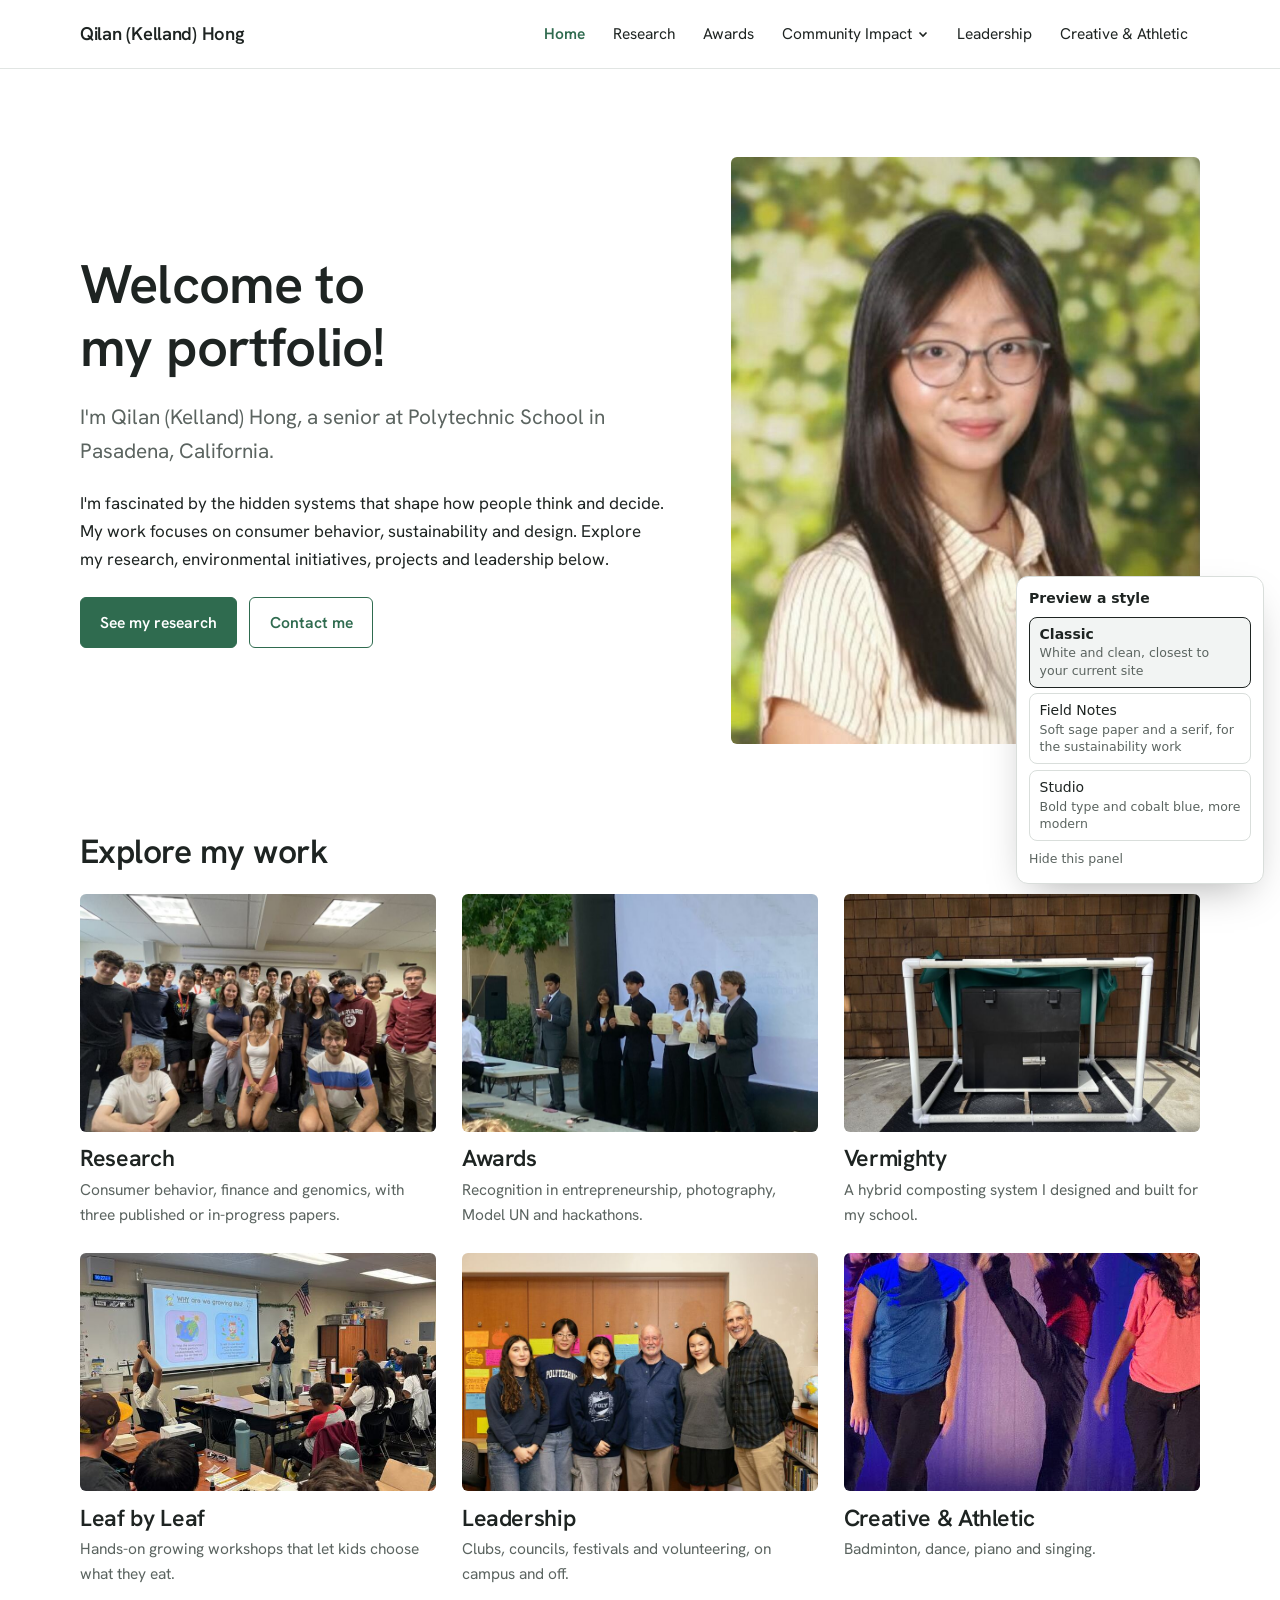
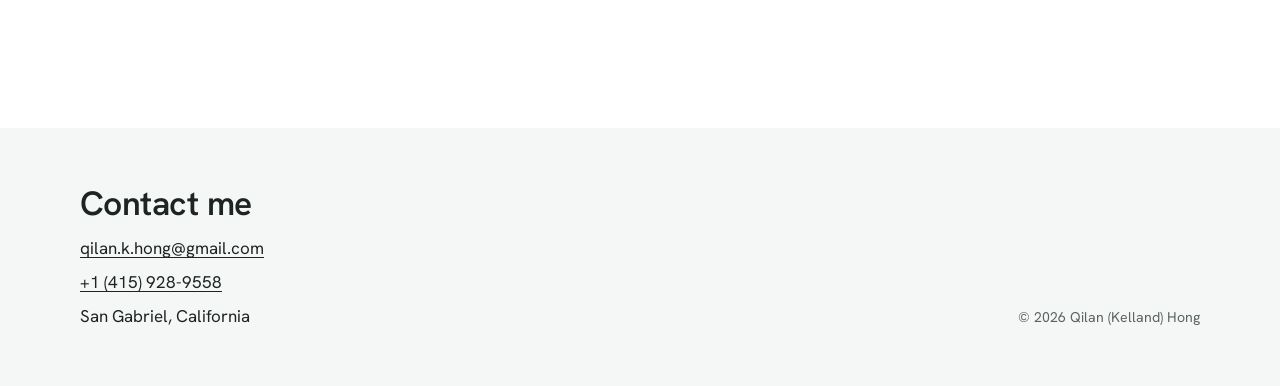
==== index.html @ b2cfa0b5 "First draft of the rebuilt site with three style options Co-Authored-By: Claude Opus 5.5 <noreply@an" ====
<!DOCTYPE html>
<html lang="en" data-theme="classic">
<head>
<meta charset="utf-8">
<meta name="viewport" content="width=device-width, initial-scale=1">
<title>Qilan (Kelland) Hong</title>
<meta name="description" content="Qilan (Kelland) Hong, a senior at Polytechnic School in Pasadena, California: research, awards, community impact, leadership and creative work.">
<link rel="canonical" href="https://www.qilankellandhong.org/">
<meta property="og:type" content="website">
<meta property="og:site_name" content="Qilan (Kelland) Hong">
<meta property="og:title" content="Qilan (Kelland) Hong">
<meta property="og:description" content="Qilan (Kelland) Hong, a senior at Polytechnic School in Pasadena, California: research, awards, community impact, leadership and creative work.">
<meta property="og:url" content="https://www.qilankellandhong.org/">
<meta property="og:image" content="https://www.qilankellandhong.org/assets/img/headshot.jpg">
<meta name="twitter:card" content="summary_large_image">
<link rel="icon" href="assets/img/favicon.png">
<link rel="preconnect" href="https://fonts.googleapis.com">
<link rel="preconnect" href="https://fonts.gstatic.com" crossorigin>
<link rel="stylesheet" href="https://fonts.googleapis.com/css2?family=Hanken+Grotesk:wght@400;500;600;700&family=Public+Sans:wght@400;500;600;700&family=Young+Serif&family=Bricolage+Grotesque:opsz,wght@12..96,500..800&family=Figtree:wght@400;500;600;700&display=swap">
<link rel="stylesheet" href="assets/css/site.css">
</head>
<body data-preview>
<a class="skip" href="#main">Skip to content</a>
<header class="site-header">
  <div class="wrap">
    <a class="brand" href="index.html">Qilan (Kelland) Hong</a>
    <button class="nav-toggle" type="button" aria-expanded="false" aria-controls="site-nav"><svg viewBox="0 0 18 18" fill="none" stroke="currentColor" stroke-width="1.7" aria-hidden="true"><path d="M2 5h14M2 9h14M2 13h14"/></svg>Menu</button>
    <nav class="site-nav" id="site-nav" aria-label="Main"><ul class="nav-list"><li><a href="index.html" aria-current="page">Home</a></li><li><a href="research.html">Research</a></li><li><a href="awards.html">Awards</a></li><li class="has-sub"><button type="button" class="nav-sub-toggle" aria-expanded="false">Community Impact<svg viewBox="0 0 12 12" fill="none" stroke="currentColor" stroke-width="1.6" aria-hidden="true"><path d="m2.5 4.5 3.5 3.5 3.5-3.5"/></svg></button><ul class="nav-sub"><li><a href="vermighty.html">Vermighty</a></li><li><a href="leaf-by-leaf.html">Leaf by Leaf</a></li></ul></li><li><a href="leadership.html">Leadership</a></li><li><a href="creative-athletic.html">Creative &amp; Athletic</a></li></ul></nav>
  </div>
</header>
<main id="main">

<section class="intro wrap">
  <div>
    <h1>Welcome to my portfolio!</h1>
    <p class="lede">I'm Qilan (Kelland) Hong, a senior at Polytechnic School in Pasadena, California.</p>
    <p>I'm fascinated by the hidden systems that shape how people think and decide. My work focuses on consumer behavior, sustainability and design. Explore my research, environmental initiatives, projects and leadership below.</p>
    <div class="btn-row"><a class="btn" href="research.html">See my research</a><a class="btn ghost" href="#contact">Contact me</a></div>
  </div>
  <div class="intro-photo"><img src="assets/img/headshot.jpg" alt="Portrait of Qilan (Kelland) Hong" width="1200" height="1500"></div>
</section>
<section class="explore wrap" aria-labelledby="explore-h">
  <h2 id="explore-h">Explore my work</h2>
  <div class="explore-grid"><a class="explore-card" href="research.html"><img src="assets/img/research-harvard-800.jpg" alt="" loading="lazy"><h3>Research</h3><p>Consumer behavior, finance and genomics, with three published or in-progress papers.</p></a><a class="explore-card" href="awards.html"><img src="assets/img/award-mun-delegate-800.jpg" alt="" loading="lazy"><h3>Awards</h3><p>Recognition in entrepreneurship, photography, Model UN and hackathons.</p></a><a class="explore-card" href="vermighty.html"><img src="assets/img/verm-upclose-800.jpg" alt="" loading="lazy"><h3>Vermighty</h3><p>A hybrid composting system I designed and built for my school.</p></a><a class="explore-card" href="leaf-by-leaf.html"><img src="assets/img/lbl-workshop-teaching-800.jpg" alt="" loading="lazy"><h3>Leaf by Leaf</h3><p>Hands-on growing workshops that let kids choose what they eat.</p></a><a class="explore-card" href="leadership.html"><img src="assets/img/lead-global-initiatives-800.jpg" alt="" loading="lazy"><h3>Leadership</h3><p>Clubs, councils, festivals and volunteering, on campus and off.</p></a><a class="explore-card" href="creative-athletic.html"><img src="assets/img/ca-dance-stage-800.jpg" alt="" loading="lazy"><h3>Creative &amp; Athletic</h3><p>Badminton, dance, piano and singing.</p></a></div>
</section>
</main>
<footer class="site-footer" id="contact">
  <div class="wrap">
    <div>
      <h2>Contact me</h2>
      <ul class="contact-list">
        <li><a href="mailto:qilan.k.hong@gmail.com">qilan.k.hong@gmail.com</a></li>
        <li><a href="tel:+14159289558">+1 (415) 928-9558</a></li>
        <li>San Gabriel, California</li>
      </ul>
    </div>
    <small>&copy; 2026 Qilan (Kelland) Hong</small>
  </div>
</footer>
<script src="assets/js/site.js" defer></script>
</body>
</html>
---- assets/css/site.css ----
/* ==========================================================
   Qilan (Kelland) Hong — site styles
   Three looks share one layout. Each look is a set of tokens
   on <html data-theme="...">. To change the look, change the
   data-theme attribute in the page template.
   ========================================================== */

:root,
[data-theme="classic"] {
  --bg: #ffffff;
  --surface: #f5f7f6;
  --ink: #1e2422;
  --muted: #5b6460;
  --line: #e1e5e3;
  --accent: #2f6b4f;
  --accent-ink: #ffffff;
  --accent-soft: #e6f0eb;
  --font-head: "Hanken Grotesk", system-ui, sans-serif;
  --font-body: "Hanken Grotesk", system-ui, sans-serif;
  --head-weight: 600;
  --head-track: -0.015em;
  --radius: 6px;
  --h1: clamp(2.1rem, 4.2vw + 0.6rem, 3.4rem);
}

[data-theme="field"] {
  --bg: #f1f3ec;
  --surface: #e6eadf;
  --ink: #1c3328;
  --muted: #536459;
  --line: #d3d9cc;
  --accent: #2f5a43;
  --accent-ink: #f8f6ee;
  --accent-soft: #f3e1b4;
  --highlight: #c98a12;
  --font-head: "Young Serif", Georgia, serif;
  --font-body: "Public Sans", system-ui, sans-serif;
  --head-weight: 400;
  --head-track: -0.01em;
  --radius: 2px;
  --h1: clamp(2.2rem, 4.4vw + 0.6rem, 3.6rem);
}

[data-theme="studio"] {
  --bg: #ffffff;
  --surface: #eef0ff;
  --ink: #15183a;
  --muted: #555a7a;
  --line: #dfe2f2;
  --accent: #2e4bff;
  --accent-ink: #ffffff;
  --accent-soft: #e4e8ff;
  --font-head: "Bricolage Grotesque", system-ui, sans-serif;
  --font-body: "Figtree", system-ui, sans-serif;
  --head-weight: 750;
  --head-track: -0.03em;
  --radius: 14px;
  --h1: clamp(2.6rem, 6vw + 0.5rem, 4.8rem);
}

/* ---------- Base ---------- */
*, *::before, *::after { box-sizing: border-box; }
html { -webkit-text-size-adjust: 100%; scroll-padding-top: 5rem; }
body {
  margin: 0;
  background: var(--bg);
  color: var(--ink);
  font-family: var(--font-body);
  font-size: 1.0625rem;
  line-height: 1.65;
  -webkit-font-smoothing: antialiased;
}
img, video { max-width: 100%; height: auto; display: block; }
a { color: var(--accent); text-underline-offset: 0.18em; text-decoration-thickness: 1px; }
a:hover { text-decoration-thickness: 2px; }
:focus-visible { outline: 3px solid var(--accent); outline-offset: 3px; border-radius: 2px; }

h1, h2, h3 {
  font-family: var(--font-head);
  font-weight: var(--head-weight);
  letter-spacing: var(--head-track);
  line-height: 1.15;
  margin: 0 0 0.5em;
  text-wrap: balance;
}
h1 { font-size: var(--h1); }
h2 { font-size: clamp(1.5rem, 1.6vw + 1rem, 2.1rem); }
h3 { font-size: clamp(1.2rem, 0.8vw + 0.95rem, 1.45rem); }
p { margin: 0 0 1em; max-width: 68ch; }

.skip {
  position: absolute; left: -999px; top: 0.5rem;
  background: var(--ink); color: var(--bg); padding: 0.5rem 1rem; z-index: 100;
}
.skip:focus { left: 0.5rem; }

.wrap { width: min(1120px, 100% - 2.5rem); margin-inline: auto; }

/* ---------- Header & navigation ---------- */
.site-header {
  position: sticky; top: 0; z-index: 50;
  background: color-mix(in srgb, var(--bg) 92%, transparent);
  backdrop-filter: saturate(1.4) blur(10px);
  -webkit-backdrop-filter: saturate(1.4) blur(10px);
  border-bottom: 1px solid var(--line);
}
.site-header .wrap {
  display: flex; align-items: center; justify-content: space-between;
  gap: 1rem; min-height: 4.25rem;
}
.brand {
  font-family: var(--font-head); font-weight: var(--head-weight);
  font-size: 1.15rem; color: var(--ink); text-decoration: none; letter-spacing: var(--head-track);
}
.nav-toggle {
  display: none; align-items: center; gap: 0.5rem;
  background: none; border: 1px solid var(--line); border-radius: var(--radius);
  color: var(--ink); font: inherit; font-size: 0.95rem; padding: 0.4rem 0.8rem; cursor: pointer;
}
.nav-toggle svg { width: 18px; height: 18px; }
.nav-list { list-style: none; margin: 0; padding: 0; display: flex; align-items: center; gap: 0.25rem; }
.nav-list a, .nav-sub-toggle {
  display: block; padding: 0.5rem 0.75rem; border-radius: var(--radius);
  color: var(--ink); text-decoration: none; font-size: 0.97rem;
  background: none; border: 0; font-family: inherit; cursor: pointer; line-height: 1.4;
}
.nav-list a:hover, .nav-sub-toggle:hover { background: var(--surface); }
.nav-list a[aria-current="page"] { color: var(--accent); font-weight: 600; }
.has-sub { position: relative; }
.nav-sub-toggle { display: inline-flex; align-items: center; gap: 0.3rem; }
.nav-sub-toggle svg { width: 12px; height: 12px; transition: transform 0.2s; }
.nav-sub-toggle[aria-expanded="true"] svg { transform: rotate(180deg); }
.nav-sub {
  list-style: none; margin: 0; padding: 0.4rem;
  position: absolute; top: calc(100% + 0.35rem); left: 0; min-width: 12rem;
  background: var(--bg); border: 1px solid var(--line); border-radius: var(--radius);
  box-shadow: 0 12px 30px -12px rgba(20, 30, 25, 0.25);
  display: none;
}
.has-sub.open .nav-sub { display: block; }
.has-sub.current > .nav-sub-toggle { color: var(--accent); font-weight: 600; }

@media (max-width: 880px) {
  .nav-toggle { display: inline-flex; }
  .site-nav {
    position: absolute; left: 0; right: 0; top: 100%;
    background: var(--bg); border-bottom: 1px solid var(--line);
    display: none; padding: 0.5rem 1.25rem 1.25rem;
    max-height: calc(100dvh - 4.25rem); overflow-y: auto;
  }
  .site-nav.open { display: block; }
  .nav-list { flex-direction: column; align-items: stretch; gap: 0; }
  .nav-list a, .nav-sub-toggle { padding: 0.85rem 0.25rem; font-size: 1.05rem; width: 100%; text-align: left; border-bottom: 1px solid var(--line); border-radius: 0; }
  .nav-sub-toggle { justify-content: space-between; }
  .nav-sub { position: static; box-shadow: none; border: 0; padding: 0 0 0 1rem; min-width: 0; }
}

/* ---------- Page header ---------- */
.page-head { padding: clamp(2.5rem, 6vw, 4.5rem) 0 clamp(1.5rem, 3vw, 2.5rem); }
.page-head p.lede { font-size: clamp(1.1rem, 0.6vw + 1rem, 1.3rem); color: var(--muted); max-width: 60ch; }
.page-head .role { font-weight: 600; color: var(--accent); margin-bottom: 0.5rem; }
.hero-figure { margin: 0 0 clamp(2rem, 4vw, 3rem); }
.hero-figure img { width: 100%; max-height: 560px; object-fit: cover; border-radius: var(--radius); }

/* ---------- Home ---------- */
.intro {
  display: grid; grid-template-columns: 1.25fr 1fr; gap: clamp(2rem, 5vw, 4.5rem);
  align-items: center; padding: clamp(2.5rem, 7vw, 5.5rem) 0;
}
.intro h1 { margin-bottom: 0.4em; }
.intro .lede { font-size: clamp(1.1rem, 0.6vw + 1rem, 1.3rem); color: var(--muted); }
.intro-photo img { width: 100%; aspect-ratio: 4 / 5; object-fit: cover; object-position: center 20%; border-radius: var(--radius); }
.btn-row { display: flex; flex-wrap: wrap; gap: 0.75rem; margin-top: 1.5rem; }
.btn {
  display: inline-flex; align-items: center; gap: 0.5rem;
  padding: 0.7rem 1.2rem; border-radius: var(--radius);
  background: var(--accent); color: var(--accent-ink); text-decoration: none; font-weight: 600; font-size: 0.98rem;
  border: 1px solid var(--accent);
}
.btn:hover { filter: brightness(1.08); }
.btn.ghost { background: transparent; color: var(--accent); }

.explore { padding: 0 0 clamp(3rem, 6vw, 5rem); }
.explore-grid { display: grid; grid-template-columns: repeat(3, 1fr); gap: clamp(1rem, 2vw, 1.75rem); margin-top: 1.5rem; }
.explore-card { display: block; color: var(--ink); text-decoration: none; }
.explore-card img { aspect-ratio: 3 / 2; width: 100%; object-fit: cover; border-radius: var(--radius); margin-bottom: 0.85rem; }
.explore-card h3 { margin-bottom: 0.2em; }
.explore-card p { color: var(--muted); font-size: 0.97rem; margin: 0; }
.explore-card:hover h3 { color: var(--accent); }
@media (max-width: 880px) {
  .intro { grid-template-columns: 1fr; }
  .intro-photo { order: -1; max-width: 340px; }
  .explore-grid { grid-template-columns: repeat(2, 1fr); }
}
@media (max-width: 540px) { .explore-grid { grid-template-columns: 1fr; } }

/* ---------- Entries ---------- */
.section { padding: clamp(1.5rem, 3vw, 2.5rem) 0; border-top: 1px solid var(--line); }
.section > h2 { margin-bottom: 1.2rem; }
.entry {
  display: grid; grid-template-columns: minmax(0, 1.1fr) minmax(0, 1fr);
  gap: clamp(1.5rem, 4vw, 3.5rem); padding: clamp(1.75rem, 3.5vw, 3rem) 0;
  border-top: 1px solid var(--line);
}
.entry.solo { grid-template-columns: minmax(0, 1fr); }
.entry .meta { color: var(--muted); font-size: 0.95rem; margin: -0.2rem 0 1rem; }
.entry .meta strong { color: var(--ink); font-weight: 600; }
.entry ul { padding-left: 1.2rem; margin: 0 0 1em; max-width: 68ch; }
.entry li { margin-bottom: 0.35em; }
.links { display: flex; flex-wrap: wrap; gap: 0.6rem; margin-top: 0.75rem; }
.links a {
  display: inline-flex; align-items: center; gap: 0.4rem;
  padding: 0.45rem 0.9rem; border: 1px solid var(--line); border-radius: var(--radius);
  text-decoration: none; font-size: 0.93rem; font-weight: 600; background: var(--bg);
}
.links a:hover { border-color: var(--accent); background: var(--accent-soft); }
.links svg { width: 14px; height: 14px; flex: none; }
@media (max-width: 880px) { .entry { grid-template-columns: 1fr; } }

/* ---------- Media ---------- */
.gallery { display: grid; gap: 0.75rem; grid-template-columns: repeat(2, minmax(0, 1fr)); align-content: start; }
.gallery.one { grid-template-columns: 1fr; }
.gallery.three { grid-template-columns: repeat(3, minmax(0, 1fr)); }
.gallery figure { margin: 0; }
.gallery button {
  padding: 0; border: 0; background: var(--surface); cursor: zoom-in; display: block; width: 100%;
  border-radius: var(--radius); overflow: hidden;
}
.gallery img { width: 100%; aspect-ratio: 4 / 3; object-fit: cover; transition: transform 0.35s ease; }
.gallery.natural img { aspect-ratio: auto; object-fit: contain; }
.gallery button:hover img { transform: scale(1.03); }
.gallery figcaption, figure.media figcaption { font-size: 0.88rem; color: var(--muted); margin-top: 0.45rem; line-height: 1.45; }
.gallery figure.wide { grid-column: 1 / -1; }
@media (max-width: 540px) { .gallery.three { grid-template-columns: repeat(2, minmax(0, 1fr)); } }

figure.media { margin: 0; }
.embed { position: relative; width: 100%; aspect-ratio: 16 / 9.5; background: var(--surface); border-radius: var(--radius); overflow: hidden; }
.embed iframe { position: absolute; inset: 0; width: 100%; height: 100%; border: 0; }
video.player { width: 100%; border-radius: var(--radius); background: #000; }
.audio-card {
  display: flex; flex-direction: column; gap: 0.75rem;
  padding: 1.25rem; background: var(--surface); border-radius: var(--radius);
}
.audio-card .title { font-weight: 600; }
.audio-card .title span { font-weight: 400; color: var(--muted); }
.audio-card audio { width: 100%; }

/* ---------- Awards ---------- */
.stat { color: var(--accent); font-weight: 600; margin-bottom: 0.4rem; }

/* ---------- Footer ---------- */
.site-footer { margin-top: clamp(2rem, 5vw, 4rem); background: var(--surface); padding: clamp(2.5rem, 5vw, 3.5rem) 0; }
.site-footer .wrap { display: grid; grid-template-columns: 1fr auto; gap: 2rem; align-items: end; }
.site-footer h2 { margin-bottom: 0.75rem; }
.contact-list { list-style: none; padding: 0; margin: 0; display: grid; gap: 0.35rem; }
.contact-list a { color: var(--ink); }
.site-footer small { color: var(--muted); }
@media (max-width: 640px) { .site-footer .wrap { grid-template-columns: 1fr; } }

/* ---------- Lightbox ---------- */
.lightbox {
  position: fixed; inset: 0; z-index: 200; display: none;
  background: rgba(10, 14, 12, 0.92); padding: 3.5rem 1rem 1rem;
  align-items: center; justify-content: center; flex-direction: column; gap: 0.75rem;
}
.lightbox.open { display: flex; }
.lightbox img { max-width: min(1400px, 100%); max-height: calc(100dvh - 8rem); width: auto; object-fit: contain; border-radius: 4px; }
.lightbox p { color: #e9ece9; margin: 0; text-align: center; font-size: 0.95rem; }
.lightbox button {
  position: absolute; background: rgba(255,255,255,0.12); color: #fff; border: 0;
  width: 2.75rem; height: 2.75rem; border-radius: 50%; font-size: 1.4rem; cursor: pointer; line-height: 1;
}
.lightbox .lb-close { top: 0.75rem; right: 0.75rem; }
.lightbox .lb-prev { left: 0.75rem; top: 50%; }
.lightbox .lb-next { right: 0.75rem; top: 50%; }
.lightbox button:hover { background: rgba(255,255,255,0.25); }

/* ---------- Style picker (preview only) ---------- */
.style-picker {
  position: fixed; right: 1rem; bottom: 1rem; z-index: 150;
  background: #fff; color: #1e2422; border: 1px solid #d9dedb; border-radius: 12px;
  box-shadow: 0 16px 40px -16px rgba(0,0,0,0.35);
  padding: 0.75rem; font: 14px/1.4 system-ui, sans-serif; width: 15.5rem;
}
.style-picker p { margin: 0 0 0.5rem; font-weight: 600; }
.style-picker .opts { display: grid; gap: 0.35rem; }
.style-picker button {
  text-align: left; border: 1px solid #d9dedb; background: #fff; border-radius: 8px;
  padding: 0.45rem 0.6rem; cursor: pointer; font: inherit; color: inherit;
}
.style-picker button[aria-pressed="true"] { border-color: #1e2422; background: #f2f4f3; font-weight: 600; }
.style-picker button span { display: block; font-weight: 400; color: #5b6460; font-size: 12.5px; }
.style-picker .hide { margin-top: 0.4rem; border: 0; padding: 0.2rem 0; color: #5b6460; font-size: 12.5px; background: none; }

@media (prefers-reduced-motion: reduce) {
  *, *::before, *::after { transition: none !important; animation: none !important; }
}

/* Space between stacked media blocks in one entry */
.entry .media + .gallery, .entry .gallery + .gallery, .entry .gallery + .media, .entry .media + .media, .entry .media + .audio-card { margin-top: 0.9rem; }
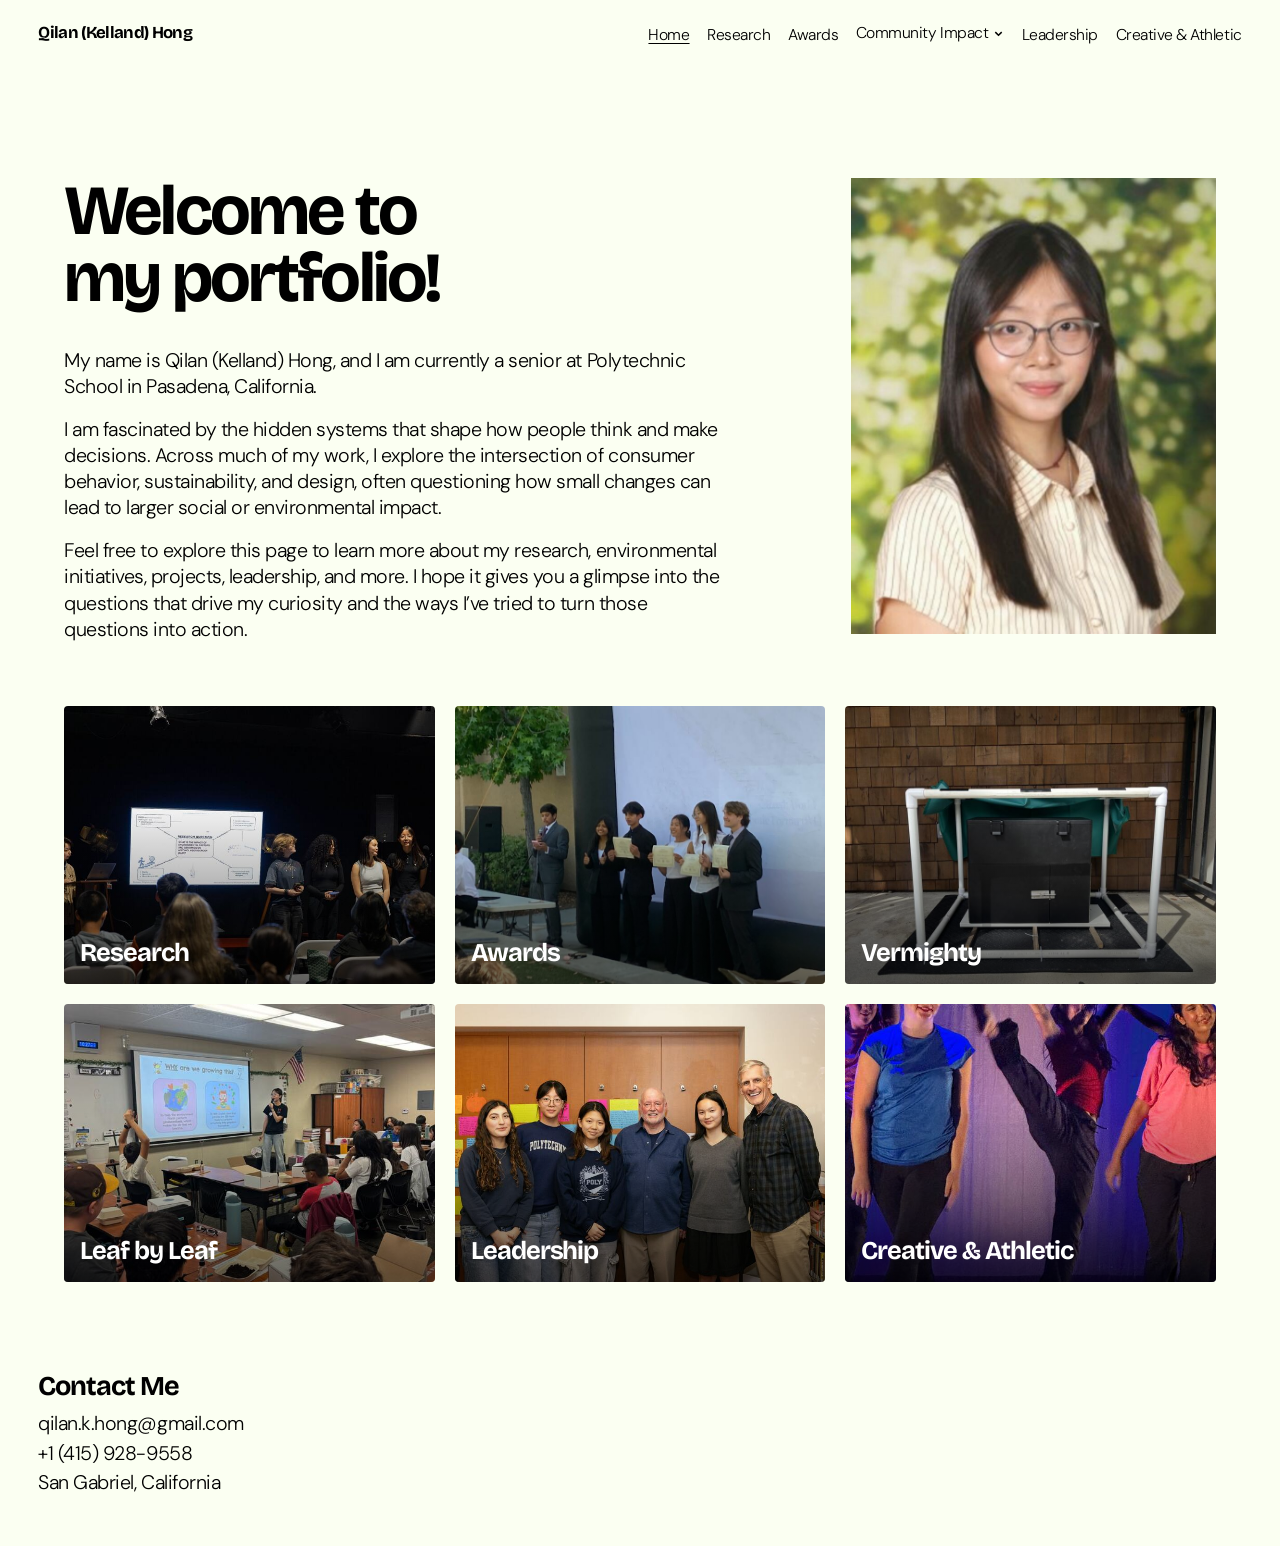
==== commit 35d7da9a: "Match original wording and layout in the Studio style Uses the exact text from the Squarespace site," ====
--- a/index.html
+++ b/index.html
@@ -1,28 +1,29 @@
 <!DOCTYPE html>
-<html lang="en" data-theme="classic">
+<html lang="en">
 <head>
 <meta charset="utf-8">
 <meta name="viewport" content="width=device-width, initial-scale=1">
 <title>Qilan (Kelland) Hong</title>
-<meta name="description" content="Qilan (Kelland) Hong, a senior at Polytechnic School in Pasadena, California: research, awards, community impact, leadership and creative work.">
+<meta name="description" content="Qilan (Kelland) Hong, a senior at Polytechnic School in Pasadena, California, exploring consumer behavior, sustainability, and design.">
 <link rel="canonical" href="https://www.qilankellandhong.org/">
 <meta property="og:type" content="website">
 <meta property="og:site_name" content="Qilan (Kelland) Hong">
 <meta property="og:title" content="Qilan (Kelland) Hong">
-<meta property="og:description" content="Qilan (Kelland) Hong, a senior at Polytechnic School in Pasadena, California: research, awards, community impact, leadership and creative work.">
+<meta property="og:description" content="Qilan (Kelland) Hong, a senior at Polytechnic School in Pasadena, California, exploring consumer behavior, sustainability, and design.">
 <meta property="og:url" content="https://www.qilankellandhong.org/">
 <meta property="og:image" content="https://www.qilankellandhong.org/assets/img/headshot.jpg">
 <meta name="twitter:card" content="summary_large_image">
+<meta name="theme-color" content="#fbfff2">
 <link rel="icon" href="assets/img/favicon.png">
 <link rel="preconnect" href="https://fonts.googleapis.com">
 <link rel="preconnect" href="https://fonts.gstatic.com" crossorigin>
-<link rel="stylesheet" href="https://fonts.googleapis.com/css2?family=Hanken+Grotesk:wght@400;500;600;700&family=Public+Sans:wght@400;500;600;700&family=Young+Serif&family=Bricolage+Grotesque:opsz,wght@12..96,500..800&family=Figtree:wght@400;500;600;700&display=swap">
+<link rel="stylesheet" href="https://fonts.googleapis.com/css2?family=Bricolage+Grotesque:opsz,wght@12..96,700&family=DM+Sans:ital,wght@0,300;0,500;0,700;1,300&display=swap">
 <link rel="stylesheet" href="assets/css/site.css">
 </head>
-<body data-preview>
+<body>
 <a class="skip" href="#main">Skip to content</a>
 <header class="site-header">
-  <div class="wrap">
+  <div class="bar">
     <a class="brand" href="index.html">Qilan (Kelland) Hong</a>
     <button class="nav-toggle" type="button" aria-expanded="false" aria-controls="site-nav"><svg viewBox="0 0 18 18" fill="none" stroke="currentColor" stroke-width="1.7" aria-hidden="true"><path d="M2 5h14M2 9h14M2 13h14"/></svg>Menu</button>
     <nav class="site-nav" id="site-nav" aria-label="Main"><ul class="nav-list"><li><a href="index.html" aria-current="page">Home</a></li><li><a href="research.html">Research</a></li><li><a href="awards.html">Awards</a></li><li class="has-sub"><button type="button" class="nav-sub-toggle" aria-expanded="false">Community Impact<svg viewBox="0 0 12 12" fill="none" stroke="currentColor" stroke-width="1.6" aria-hidden="true"><path d="m2.5 4.5 3.5 3.5 3.5-3.5"/></svg></button><ul class="nav-sub"><li><a href="vermighty.html">Vermighty</a></li><li><a href="leaf-by-leaf.html">Leaf by Leaf</a></li></ul></li><li><a href="leadership.html">Leadership</a></li><li><a href="creative-athletic.html">Creative &amp; Athletic</a></li></ul></nav>
@@ -30,32 +31,15 @@
 </header>
 <main id="main">
 
-<section class="intro wrap">
-  <div>
-    <h1>Welcome to my portfolio!</h1>
-    <p class="lede">I'm Qilan (Kelland) Hong, a senior at Polytechnic School in Pasadena, California.</p>
-    <p>I'm fascinated by the hidden systems that shape how people think and decide. My work focuses on consumer behavior, sustainability and design. Explore my research, environmental initiatives, projects and leadership below.</p>
-    <div class="btn-row"><a class="btn" href="research.html">See my research</a><a class="btn ghost" href="#contact">Contact me</a></div>
-  </div>
-  <div class="intro-photo"><img src="assets/img/headshot.jpg" alt="Portrait of Qilan (Kelland) Hong" width="1200" height="1500"></div>
-</section>
-<section class="explore wrap" aria-labelledby="explore-h">
-  <h2 id="explore-h">Explore my work</h2>
-  <div class="explore-grid"><a class="explore-card" href="research.html"><img src="assets/img/research-harvard-800.jpg" alt="" loading="lazy"><h3>Research</h3><p>Consumer behavior, finance and genomics, with three published or in-progress papers.</p></a><a class="explore-card" href="awards.html"><img src="assets/img/award-mun-delegate-800.jpg" alt="" loading="lazy"><h3>Awards</h3><p>Recognition in entrepreneurship, photography, Model UN and hackathons.</p></a><a class="explore-card" href="vermighty.html"><img src="assets/img/verm-upclose-800.jpg" alt="" loading="lazy"><h3>Vermighty</h3><p>A hybrid composting system I designed and built for my school.</p></a><a class="explore-card" href="leaf-by-leaf.html"><img src="assets/img/lbl-workshop-teaching-800.jpg" alt="" loading="lazy"><h3>Leaf by Leaf</h3><p>Hands-on growing workshops that let kids choose what they eat.</p></a><a class="explore-card" href="leadership.html"><img src="assets/img/lead-global-initiatives-800.jpg" alt="" loading="lazy"><h3>Leadership</h3><p>Clubs, councils, festivals and volunteering, on campus and off.</p></a><a class="explore-card" href="creative-athletic.html"><img src="assets/img/ca-dance-stage-800.jpg" alt="" loading="lazy"><h3>Creative &amp; Athletic</h3><p>Badminton, dance, piano and singing.</p></a></div>
-</section>
+<div class="page">
+<div class="home-intro"><div class="grid"><div class="cell " style="--col:1 / 8;--row:1"><h2>Welcome to my portfolio!</h2><p>My name is Qilan (Kelland) Hong, and I am currently a senior at Polytechnic School in Pasadena, California.</p><p>I am fascinated by the hidden systems that shape how people think and make decisions. Across much of my work, I explore the intersection of consumer behavior, sustainability, and design, often questioning how small changes can lead to larger social or environmental impact.</p><p>Feel free to explore this page to learn more about my research, environmental initiatives, projects, leadership, and more. I hope it gives you a glimpse into the questions that drive my curiosity and the ways I’ve tried to turn those questions into action.</p></div><div class="cell " style="--col:9 / -1;--row:1"><div class="home-photo"><img src="assets/img/headshot.jpg" alt="Portrait of Qilan (Kelland) Hong" width="1200" height="1500"></div></div></div></div><section class="explore" aria-label="Explore my work"><div class="explore-grid"><a class="explore-card" href="research.html"><img src="assets/img/research-genomics-800.jpg" alt="" loading="lazy"><span>Research</span></a><a class="explore-card" href="awards.html"><img src="assets/img/award-mun-delegate-800.jpg" alt="" loading="lazy"><span>Awards</span></a><a class="explore-card" href="vermighty.html"><img src="assets/img/verm-upclose-800.jpg" alt="" loading="lazy"><span>Vermighty</span></a><a class="explore-card" href="leaf-by-leaf.html"><img src="assets/img/lbl-workshop-teaching-800.jpg" alt="" loading="lazy"><span>Leaf by Leaf</span></a><a class="explore-card" href="leadership.html"><img src="assets/img/lead-global-initiatives-800.jpg" alt="" loading="lazy"><span>Leadership</span></a><a class="explore-card" href="creative-athletic.html"><img src="assets/img/ca-dance-stage-800.jpg" alt="" loading="lazy"><span>Creative &amp; Athletic</span></a></div></section>
+</div>
 </main>
 <footer class="site-footer" id="contact">
-  <div class="wrap">
-    <div>
-      <h2>Contact me</h2>
-      <ul class="contact-list">
-        <li><a href="mailto:qilan.k.hong@gmail.com">qilan.k.hong@gmail.com</a></li>
-        <li><a href="tel:+14159289558">+1 (415) 928-9558</a></li>
-        <li>San Gabriel, California</li>
-      </ul>
-    </div>
-    <small>&copy; 2026 Qilan (Kelland) Hong</small>
-  </div>
+  <h4>Contact Me</h4>
+  <p><a href="mailto:qilan.k.hong@gmail.com">qilan.k.hong@gmail.com</a></p>
+  <p><a href="tel:+14159289558">+1 (415) 928-9558</a></p>
+  <p>San Gabriel, California</p>
 </footer>
 <script src="assets/js/site.js" defer></script>
 </body>
--- a/assets/css/site.css
+++ b/assets/css/site.css
@@ -1,300 +1,203 @@
 /* ==========================================================
    Qilan (Kelland) Hong — site styles
-   Three looks share one layout. Each look is a set of tokens
-   on <html data-theme="...">. To change the look, change the
-   data-theme attribute in the page template.
+   Matches the original Squarespace look: Bricolage Grotesque
+   headings, DM Sans body, pale lime background, full-bleed
+   photo banners and collage layouts on a 12-column grid.
    ========================================================== */
 
-:root,
-[data-theme="classic"] {
-  --bg: #ffffff;
-  --surface: #f5f7f6;
-  --ink: #1e2422;
-  --muted: #5b6460;
-  --line: #e1e5e3;
-  --accent: #2f6b4f;
-  --accent-ink: #ffffff;
-  --accent-soft: #e6f0eb;
-  --font-head: "Hanken Grotesk", system-ui, sans-serif;
-  --font-body: "Hanken Grotesk", system-ui, sans-serif;
-  --head-weight: 600;
-  --head-track: -0.015em;
-  --radius: 6px;
-  --h1: clamp(2.1rem, 4.2vw + 0.6rem, 3.4rem);
-}
-
-[data-theme="field"] {
-  --bg: #f1f3ec;
-  --surface: #e6eadf;
-  --ink: #1c3328;
-  --muted: #536459;
-  --line: #d3d9cc;
-  --accent: #2f5a43;
-  --accent-ink: #f8f6ee;
-  --accent-soft: #f3e1b4;
-  --highlight: #c98a12;
-  --font-head: "Young Serif", Georgia, serif;
-  --font-body: "Public Sans", system-ui, sans-serif;
-  --head-weight: 400;
-  --head-track: -0.01em;
-  --radius: 2px;
-  --h1: clamp(2.2rem, 4.4vw + 0.6rem, 3.6rem);
-}
-
-[data-theme="studio"] {
-  --bg: #ffffff;
-  --surface: #eef0ff;
-  --ink: #15183a;
-  --muted: #555a7a;
-  --line: #dfe2f2;
+:root {
+  --bg: #fbfff2;
+  --ink: #000000;
+  --line: #d6dacb;
   --accent: #2e4bff;
   --accent-ink: #ffffff;
-  --accent-soft: #e4e8ff;
+  --soft: #eef2e2;
   --font-head: "Bricolage Grotesque", system-ui, sans-serif;
-  --font-body: "Figtree", system-ui, sans-serif;
-  --head-weight: 750;
-  --head-track: -0.03em;
-  --radius: 14px;
-  --h1: clamp(2.6rem, 6vw + 0.5rem, 4.8rem);
-}
-
-/* ---------- Base ---------- */
+  --font-body: "DM Sans", system-ui, sans-serif;
+  --gutter: clamp(1.25rem, 5vw, 6rem);
+}
+
 *, *::before, *::after { box-sizing: border-box; }
-html { -webkit-text-size-adjust: 100%; scroll-padding-top: 5rem; }
+html { -webkit-text-size-adjust: 100%; }
 body {
-  margin: 0;
-  background: var(--bg);
-  color: var(--ink);
-  font-family: var(--font-body);
-  font-size: 1.0625rem;
-  line-height: 1.65;
+  margin: 0; background: var(--bg); color: var(--ink);
+  font-family: var(--font-body); font-weight: 300;
+  font-size: clamp(1.02rem, 0.35vw + 0.95rem, 1.27rem);
+  line-height: 1.33; letter-spacing: -0.025em;
   -webkit-font-smoothing: antialiased;
 }
 img, video { max-width: 100%; height: auto; display: block; }
-a { color: var(--accent); text-underline-offset: 0.18em; text-decoration-thickness: 1px; }
-a:hover { text-decoration-thickness: 2px; }
+strong, b { font-weight: 700; }
+a { color: inherit; text-underline-offset: 0.16em; text-decoration-thickness: 1px; }
+a:hover { color: var(--accent); }
 :focus-visible { outline: 3px solid var(--accent); outline-offset: 3px; border-radius: 2px; }
-
-h1, h2, h3 {
-  font-family: var(--font-head);
-  font-weight: var(--head-weight);
-  letter-spacing: var(--head-track);
-  line-height: 1.15;
-  margin: 0 0 0.5em;
-  text-wrap: balance;
-}
-h1 { font-size: var(--h1); }
-h2 { font-size: clamp(1.5rem, 1.6vw + 1rem, 2.1rem); }
-h3 { font-size: clamp(1.2rem, 0.8vw + 0.95rem, 1.45rem); }
-p { margin: 0 0 1em; max-width: 68ch; }
-
-.skip {
-  position: absolute; left: -999px; top: 0.5rem;
-  background: var(--ink); color: var(--bg); padding: 0.5rem 1rem; z-index: 100;
-}
+p { margin: 0 0 0.85em; }
+p:last-child { margin-bottom: 0; }
+
+h1, h2, h3, h4 {
+  font-family: var(--font-head); font-weight: 700; letter-spacing: -0.04em;
+  line-height: 1.07; margin: 0 0 0.35em; text-wrap: balance;
+}
+h1 { font-size: clamp(3rem, 7.2vw, 6.3rem); line-height: 0.9; }
+h2 { font-size: clamp(2.6rem, 5.5vw, 5rem); line-height: 0.95; }
+h3 { font-size: clamp(1.9rem, 3vw, 2.6rem); }
+h4 { font-size: clamp(1.35rem, 1.5vw + 0.8rem, 1.7rem); }
+.statement { font-family: var(--font-head); font-weight: 700; letter-spacing: -0.035em; font-size: clamp(1.35rem, 1.5vw + 0.8rem, 1.7rem); line-height: 1.12; margin: 0; }
+.statement u { text-decoration-thickness: 2px; text-underline-offset: 0.12em; }
+
+.skip { position: absolute; left: -999px; top: 0.5rem; background: #000; color: #fff; padding: 0.5rem 1rem; z-index: 100; }
 .skip:focus { left: 0.5rem; }
 
-.wrap { width: min(1120px, 100% - 2.5rem); margin-inline: auto; }
-
-/* ---------- Header & navigation ---------- */
-.site-header {
-  position: sticky; top: 0; z-index: 50;
-  background: color-mix(in srgb, var(--bg) 92%, transparent);
-  backdrop-filter: saturate(1.4) blur(10px);
-  -webkit-backdrop-filter: saturate(1.4) blur(10px);
-  border-bottom: 1px solid var(--line);
-}
-.site-header .wrap {
-  display: flex; align-items: center; justify-content: space-between;
-  gap: 1rem; min-height: 4.25rem;
-}
-.brand {
-  font-family: var(--font-head); font-weight: var(--head-weight);
-  font-size: 1.15rem; color: var(--ink); text-decoration: none; letter-spacing: var(--head-track);
-}
-.nav-toggle {
-  display: none; align-items: center; gap: 0.5rem;
-  background: none; border: 1px solid var(--line); border-radius: var(--radius);
-  color: var(--ink); font: inherit; font-size: 0.95rem; padding: 0.4rem 0.8rem; cursor: pointer;
-}
-.nav-toggle svg { width: 18px; height: 18px; }
-.nav-list { list-style: none; margin: 0; padding: 0; display: flex; align-items: center; gap: 0.25rem; }
+/* ---------- Header ---------- */
+.site-header { position: relative; z-index: 50; }
+.site-header .bar {
+  display: flex; align-items: center; justify-content: space-between; gap: 1rem;
+  padding: 1.1rem clamp(1.25rem, 3vw, 2.6rem);
+}
+.has-hero .site-header { position: absolute; left: 0; right: 0; top: 0; color: #fff; }
+.brand { font-family: var(--font-head); font-weight: 700; letter-spacing: -0.04em; font-size: 1.05rem; text-decoration: none; color: inherit; }
+.brand:hover { color: inherit; }
+.nav-list { list-style: none; margin: 0; padding: 0; display: flex; align-items: center; gap: 0.15rem 1.1rem; flex-wrap: wrap; justify-content: flex-end; }
 .nav-list a, .nav-sub-toggle {
-  display: block; padding: 0.5rem 0.75rem; border-radius: var(--radius);
-  color: var(--ink); text-decoration: none; font-size: 0.97rem;
-  background: none; border: 0; font-family: inherit; cursor: pointer; line-height: 1.4;
-}
-.nav-list a:hover, .nav-sub-toggle:hover { background: var(--surface); }
-.nav-list a[aria-current="page"] { color: var(--accent); font-weight: 600; }
+  color: inherit; text-decoration: none; font: inherit; font-size: 0.98rem; font-weight: 300;
+  background: none; border: 0; padding: 0.3rem 0; cursor: pointer; letter-spacing: -0.03em;
+}
+.nav-list a:hover, .nav-sub-toggle:hover { color: inherit; text-decoration: underline; }
+.nav-list a[aria-current="page"], .has-sub.current > .nav-sub-toggle { text-decoration: underline; }
 .has-sub { position: relative; }
 .nav-sub-toggle { display: inline-flex; align-items: center; gap: 0.3rem; }
-.nav-sub-toggle svg { width: 12px; height: 12px; transition: transform 0.2s; }
+.nav-sub-toggle svg { width: 11px; height: 11px; transition: transform 0.2s; }
 .nav-sub-toggle[aria-expanded="true"] svg { transform: rotate(180deg); }
 .nav-sub {
-  list-style: none; margin: 0; padding: 0.4rem;
-  position: absolute; top: calc(100% + 0.35rem); left: 0; min-width: 12rem;
-  background: var(--bg); border: 1px solid var(--line); border-radius: var(--radius);
-  box-shadow: 0 12px 30px -12px rgba(20, 30, 25, 0.25);
-  display: none;
-}
+  list-style: none; margin: 0; padding: 0.5rem 0.9rem; display: none;
+  position: absolute; top: calc(100% + 0.4rem); left: -0.9rem; min-width: 11rem;
+  background: var(--bg); color: var(--ink); border: 1px solid var(--line); border-radius: 10px;
+  box-shadow: 0 14px 30px -14px rgba(0,0,0,0.35);
+}
+.nav-sub a { display: block; padding: 0.35rem 0; }
 .has-sub.open .nav-sub { display: block; }
-.has-sub.current > .nav-sub-toggle { color: var(--accent); font-weight: 600; }
-
-@media (max-width: 880px) {
+.nav-toggle {
+  display: none; align-items: center; gap: 0.45rem; background: none; color: inherit;
+  border: 1px solid currentColor; border-radius: 999px; padding: 0.35rem 0.85rem; font: inherit; font-size: 0.95rem; cursor: pointer;
+}
+.nav-toggle svg { width: 16px; height: 16px; }
+
+@media (max-width: 900px) {
   .nav-toggle { display: inline-flex; }
   .site-nav {
-    position: absolute; left: 0; right: 0; top: 100%;
-    background: var(--bg); border-bottom: 1px solid var(--line);
-    display: none; padding: 0.5rem 1.25rem 1.25rem;
-    max-height: calc(100dvh - 4.25rem); overflow-y: auto;
+    display: none; position: absolute; left: 0.75rem; right: 0.75rem; top: calc(100% - 0.25rem);
+    background: var(--bg); color: var(--ink); border-radius: 14px; padding: 0.5rem 1.25rem 1rem;
+    box-shadow: 0 18px 40px -18px rgba(0,0,0,0.45); border: 1px solid var(--line);
   }
   .site-nav.open { display: block; }
   .nav-list { flex-direction: column; align-items: stretch; gap: 0; }
-  .nav-list a, .nav-sub-toggle { padding: 0.85rem 0.25rem; font-size: 1.05rem; width: 100%; text-align: left; border-bottom: 1px solid var(--line); border-radius: 0; }
-  .nav-sub-toggle { justify-content: space-between; }
-  .nav-sub { position: static; box-shadow: none; border: 0; padding: 0 0 0 1rem; min-width: 0; }
-}
-
-/* ---------- Page header ---------- */
-.page-head { padding: clamp(2.5rem, 6vw, 4.5rem) 0 clamp(1.5rem, 3vw, 2.5rem); }
-.page-head p.lede { font-size: clamp(1.1rem, 0.6vw + 1rem, 1.3rem); color: var(--muted); max-width: 60ch; }
-.page-head .role { font-weight: 600; color: var(--accent); margin-bottom: 0.5rem; }
-.hero-figure { margin: 0 0 clamp(2rem, 4vw, 3rem); }
-.hero-figure img { width: 100%; max-height: 560px; object-fit: cover; border-radius: var(--radius); }
+  .nav-list a, .nav-sub-toggle { display: flex; width: 100%; padding: 0.8rem 0; font-size: 1.1rem; border-bottom: 1px solid var(--line); justify-content: space-between; }
+  .nav-sub { position: static; box-shadow: none; border: 0; padding: 0 0 0 1rem; background: transparent; }
+}
+
+/* ---------- Hero banner ---------- */
+.hero {
+  position: relative; min-height: clamp(380px, 72vh, 640px);
+  display: grid; place-items: center; text-align: center; color: #d9d9d9;
+  padding: 6rem var(--gutter) 3.5rem; overflow: hidden; isolation: isolate;
+}
+.hero > img { position: absolute; inset: 0; width: 100%; height: 100%; object-fit: cover; z-index: -2; }
+.hero::after { content: ""; position: absolute; inset: 0; background: rgba(0, 0, 0, 0.39); z-index: -1; }
+.hero h1 { margin: 0; color: #fff; }
+.hero .role { font-family: var(--font-head); font-weight: 700; letter-spacing: -0.04em; font-size: clamp(1.15rem, 1.4vw + 0.7rem, 1.7rem); margin: 0.9rem 0 0; }
+
+/* ---------- Page body grid ---------- */
+.page { padding: clamp(2rem, 4vw, 3rem) var(--gutter) 1rem; max-width: 1500px; margin-inline: auto; }
+.grid { display: grid; grid-template-columns: repeat(12, minmax(0, 1fr)); gap: 1.1rem clamp(1rem, 2.2vw, 2rem); align-items: start; }
+.cell { grid-column: 1 / -1; min-width: 0; }
+.cell.center { text-align: center; justify-self: center; }
+.rule { grid-column: 1 / -1; border: 0; border-top: 1px solid var(--line); margin: 1.4rem 0; width: 100%; }
+.vrule { display: none; }
+@media (min-width: 901px) {
+  .cell { grid-column: var(--col, 1 / -1); grid-row: var(--row, auto); }
+  .vrule { display: block; grid-column: var(--col); grid-row: var(--row); justify-self: center; width: 1px; height: 100%; background: var(--line); }
+}
+@media (max-width: 900px) {
+  .grid { grid-template-columns: repeat(2, minmax(0, 1fr)); gap: 0.9rem; }
+  .cell.half { grid-column: span 1; }
+  .cell.center { text-align: left; justify-self: stretch; }
+}
+
+/* Figures */
+figure { margin: 0; }
+.shot { display: block; width: 100%; padding: 0; border: 0; background: none; cursor: zoom-in; overflow: hidden; border-radius: 4px; }
+.shot img { width: 100%; transition: transform 0.35s ease; }
+.shot.fill img { object-fit: cover; aspect-ratio: var(--ar, 4 / 3); }
+.shot:hover img { transform: scale(1.025); }
+figcaption, .cap { font-weight: 700; margin-top: 0.45rem; line-height: 1.25; }
+.cap { margin: 0; }
+
+/* Buttons */
+.btn {
+  display: inline-flex; align-items: center; justify-content: center; text-align: center; gap: 0.45rem;
+  padding: 0.75rem 1.35rem; border-radius: 999px; background: var(--accent); color: var(--accent-ink);
+  text-decoration: none; font-weight: 500; font-size: 0.98rem; letter-spacing: -0.02em; line-height: 1.2;
+}
+.btn:hover { background: #000; color: #fff; }
+
+/* Embeds & media */
+.embed { position: relative; width: 100%; aspect-ratio: 16 / 9.4; background: var(--soft); border-radius: 4px; overflow: hidden; }
+.embed iframe { position: absolute; inset: 0; width: 100%; height: 100%; border: 0; }
+.embed-link { font-size: 0.9rem; margin-top: 0.4rem; }
+video.player { width: 100%; border-radius: 4px; background: #000; }
+.audio-card { background: #000; color: #fff; border-radius: 6px; padding: 1.1rem 1.2rem; }
+.audio-card .t { font-family: var(--font-head); font-weight: 700; letter-spacing: -0.03em; font-size: 1.2rem; }
+.audio-card .a { opacity: 0.75; margin-bottom: 0.7rem; }
+.audio-card audio { width: 100%; }
+ul.programs { margin: 0; padding-left: 1.2rem; }
+ul.programs li { margin-bottom: 0.9em; }
 
 /* ---------- Home ---------- */
-.intro {
-  display: grid; grid-template-columns: 1.25fr 1fr; gap: clamp(2rem, 5vw, 4.5rem);
-  align-items: center; padding: clamp(2.5rem, 7vw, 5.5rem) 0;
-}
-.intro h1 { margin-bottom: 0.4em; }
-.intro .lede { font-size: clamp(1.1rem, 0.6vw + 1rem, 1.3rem); color: var(--muted); }
-.intro-photo img { width: 100%; aspect-ratio: 4 / 5; object-fit: cover; object-position: center 20%; border-radius: var(--radius); }
-.btn-row { display: flex; flex-wrap: wrap; gap: 0.75rem; margin-top: 1.5rem; }
-.btn {
-  display: inline-flex; align-items: center; gap: 0.5rem;
-  padding: 0.7rem 1.2rem; border-radius: var(--radius);
-  background: var(--accent); color: var(--accent-ink); text-decoration: none; font-weight: 600; font-size: 0.98rem;
-  border: 1px solid var(--accent);
-}
-.btn:hover { filter: brightness(1.08); }
-.btn.ghost { background: transparent; color: var(--accent); }
-
-.explore { padding: 0 0 clamp(3rem, 6vw, 5rem); }
-.explore-grid { display: grid; grid-template-columns: repeat(3, 1fr); gap: clamp(1rem, 2vw, 1.75rem); margin-top: 1.5rem; }
-.explore-card { display: block; color: var(--ink); text-decoration: none; }
-.explore-card img { aspect-ratio: 3 / 2; width: 100%; object-fit: cover; border-radius: var(--radius); margin-bottom: 0.85rem; }
-.explore-card h3 { margin-bottom: 0.2em; }
-.explore-card p { color: var(--muted); font-size: 0.97rem; margin: 0; }
-.explore-card:hover h3 { color: var(--accent); }
-@media (max-width: 880px) {
-  .intro { grid-template-columns: 1fr; }
-  .intro-photo { order: -1; max-width: 340px; }
-  .explore-grid { grid-template-columns: repeat(2, 1fr); }
-}
-@media (max-width: 540px) { .explore-grid { grid-template-columns: 1fr; } }
-
-/* ---------- Entries ---------- */
-.section { padding: clamp(1.5rem, 3vw, 2.5rem) 0; border-top: 1px solid var(--line); }
-.section > h2 { margin-bottom: 1.2rem; }
-.entry {
-  display: grid; grid-template-columns: minmax(0, 1.1fr) minmax(0, 1fr);
-  gap: clamp(1.5rem, 4vw, 3.5rem); padding: clamp(1.75rem, 3.5vw, 3rem) 0;
-  border-top: 1px solid var(--line);
-}
-.entry.solo { grid-template-columns: minmax(0, 1fr); }
-.entry .meta { color: var(--muted); font-size: 0.95rem; margin: -0.2rem 0 1rem; }
-.entry .meta strong { color: var(--ink); font-weight: 600; }
-.entry ul { padding-left: 1.2rem; margin: 0 0 1em; max-width: 68ch; }
-.entry li { margin-bottom: 0.35em; }
-.links { display: flex; flex-wrap: wrap; gap: 0.6rem; margin-top: 0.75rem; }
-.links a {
-  display: inline-flex; align-items: center; gap: 0.4rem;
-  padding: 0.45rem 0.9rem; border: 1px solid var(--line); border-radius: var(--radius);
-  text-decoration: none; font-size: 0.93rem; font-weight: 600; background: var(--bg);
-}
-.links a:hover { border-color: var(--accent); background: var(--accent-soft); }
-.links svg { width: 14px; height: 14px; flex: none; }
-@media (max-width: 880px) { .entry { grid-template-columns: 1fr; } }
-
-/* ---------- Media ---------- */
-.gallery { display: grid; gap: 0.75rem; grid-template-columns: repeat(2, minmax(0, 1fr)); align-content: start; }
-.gallery.one { grid-template-columns: 1fr; }
-.gallery.three { grid-template-columns: repeat(3, minmax(0, 1fr)); }
-.gallery figure { margin: 0; }
-.gallery button {
-  padding: 0; border: 0; background: var(--surface); cursor: zoom-in; display: block; width: 100%;
-  border-radius: var(--radius); overflow: hidden;
-}
-.gallery img { width: 100%; aspect-ratio: 4 / 3; object-fit: cover; transition: transform 0.35s ease; }
-.gallery.natural img { aspect-ratio: auto; object-fit: contain; }
-.gallery button:hover img { transform: scale(1.03); }
-.gallery figcaption, figure.media figcaption { font-size: 0.88rem; color: var(--muted); margin-top: 0.45rem; line-height: 1.45; }
-.gallery figure.wide { grid-column: 1 / -1; }
-@media (max-width: 540px) { .gallery.three { grid-template-columns: repeat(2, minmax(0, 1fr)); } }
-
-figure.media { margin: 0; }
-.embed { position: relative; width: 100%; aspect-ratio: 16 / 9.5; background: var(--surface); border-radius: var(--radius); overflow: hidden; }
-.embed iframe { position: absolute; inset: 0; width: 100%; height: 100%; border: 0; }
-video.player { width: 100%; border-radius: var(--radius); background: #000; }
-.audio-card {
-  display: flex; flex-direction: column; gap: 0.75rem;
-  padding: 1.25rem; background: var(--surface); border-radius: var(--radius);
-}
-.audio-card .title { font-weight: 600; }
-.audio-card .title span { font-weight: 400; color: var(--muted); }
-.audio-card audio { width: 100%; }
-
-/* ---------- Awards ---------- */
-.stat { color: var(--accent); font-weight: 600; margin-bottom: 0.4rem; }
+.home-intro { padding-top: clamp(1.5rem, 5vw, 4rem); }
+.home-intro h2 { margin-bottom: 0.5em; }
+.home-photo img { width: 100%; aspect-ratio: 819 / 1024; object-fit: cover; }
+.explore { margin-top: clamp(2.5rem, 5vw, 4rem); }
+.explore-grid { display: grid; grid-template-columns: repeat(3, minmax(0, 1fr)); gap: 1.25rem; margin-top: 1rem; }
+.explore-card { position: relative; display: block; overflow: hidden; border-radius: 4px; color: #fff; text-decoration: none; aspect-ratio: 4 / 3; isolation: isolate; }
+.explore-card img { position: absolute; inset: 0; width: 100%; height: 100%; object-fit: cover; z-index: -2; transition: transform 0.4s ease; }
+.explore-card::after { content: ""; position: absolute; inset: 0; background: linear-gradient(transparent 35%, rgba(0,0,0,0.6)); z-index: -1; }
+.explore-card span { position: absolute; left: 1rem; bottom: 0.85rem; font-family: var(--font-head); font-weight: 700; letter-spacing: -0.04em; font-size: clamp(1.4rem, 2vw, 1.9rem); }
+.explore-card:hover img { transform: scale(1.05); }
+.explore-card:hover { color: #fff; }
+@media (max-width: 900px) { .explore-grid { grid-template-columns: repeat(2, minmax(0, 1fr)); } }
+@media (max-width: 520px) { .explore-grid { grid-template-columns: 1fr; } }
 
 /* ---------- Footer ---------- */
-.site-footer { margin-top: clamp(2rem, 5vw, 4rem); background: var(--surface); padding: clamp(2.5rem, 5vw, 3.5rem) 0; }
-.site-footer .wrap { display: grid; grid-template-columns: 1fr auto; gap: 2rem; align-items: end; }
-.site-footer h2 { margin-bottom: 0.75rem; }
-.contact-list { list-style: none; padding: 0; margin: 0; display: grid; gap: 0.35rem; }
-.contact-list a { color: var(--ink); }
-.site-footer small { color: var(--muted); }
-@media (max-width: 640px) { .site-footer .wrap { grid-template-columns: 1fr; } }
+.site-footer { padding: 2.6rem clamp(1.25rem, 3vw, 2.6rem) 3rem; margin-top: 2rem; }
+.site-footer h4 { margin-bottom: 0.6rem; }
+.site-footer p { margin: 0 0 0.2rem; }
+.site-footer a { text-decoration: none; }
+.site-footer a:hover { text-decoration: underline; }
 
 /* ---------- Lightbox ---------- */
-.lightbox {
-  position: fixed; inset: 0; z-index: 200; display: none;
-  background: rgba(10, 14, 12, 0.92); padding: 3.5rem 1rem 1rem;
-  align-items: center; justify-content: center; flex-direction: column; gap: 0.75rem;
-}
+.lightbox { position: fixed; inset: 0; z-index: 200; display: none; background: rgba(8, 10, 6, 0.93); padding: 3.5rem 1rem 1rem; align-items: center; justify-content: center; flex-direction: column; gap: 0.75rem; }
 .lightbox.open { display: flex; }
 .lightbox img { max-width: min(1400px, 100%); max-height: calc(100dvh - 8rem); width: auto; object-fit: contain; border-radius: 4px; }
-.lightbox p { color: #e9ece9; margin: 0; text-align: center; font-size: 0.95rem; }
-.lightbox button {
-  position: absolute; background: rgba(255,255,255,0.12); color: #fff; border: 0;
-  width: 2.75rem; height: 2.75rem; border-radius: 50%; font-size: 1.4rem; cursor: pointer; line-height: 1;
-}
+.lightbox p { color: #eee; margin: 0; text-align: center; }
+.lightbox button { position: absolute; background: rgba(255,255,255,0.14); color: #fff; border: 0; width: 2.75rem; height: 2.75rem; border-radius: 50%; font-size: 1.4rem; cursor: pointer; line-height: 1; }
 .lightbox .lb-close { top: 0.75rem; right: 0.75rem; }
 .lightbox .lb-prev { left: 0.75rem; top: 50%; }
 .lightbox .lb-next { right: 0.75rem; top: 50%; }
-.lightbox button:hover { background: rgba(255,255,255,0.25); }
-
-/* ---------- Style picker (preview only) ---------- */
-.style-picker {
-  position: fixed; right: 1rem; bottom: 1rem; z-index: 150;
-  background: #fff; color: #1e2422; border: 1px solid #d9dedb; border-radius: 12px;
-  box-shadow: 0 16px 40px -16px rgba(0,0,0,0.35);
-  padding: 0.75rem; font: 14px/1.4 system-ui, sans-serif; width: 15.5rem;
-}
-.style-picker p { margin: 0 0 0.5rem; font-weight: 600; }
-.style-picker .opts { display: grid; gap: 0.35rem; }
-.style-picker button {
-  text-align: left; border: 1px solid #d9dedb; background: #fff; border-radius: 8px;
-  padding: 0.45rem 0.6rem; cursor: pointer; font: inherit; color: inherit;
-}
-.style-picker button[aria-pressed="true"] { border-color: #1e2422; background: #f2f4f3; font-weight: 600; }
-.style-picker button span { display: block; font-weight: 400; color: #5b6460; font-size: 12.5px; }
-.style-picker .hide { margin-top: 0.4rem; border: 0; padding: 0.2rem 0; color: #5b6460; font-size: 12.5px; background: none; }
-
-@media (prefers-reduced-motion: reduce) {
-  *, *::before, *::after { transition: none !important; animation: none !important; }
-}
-
-/* Space between stacked media blocks in one entry */
-.entry .media + .gallery, .entry .gallery + .gallery, .entry .gallery + .media, .entry .media + .media, .entry .media + .audio-card { margin-top: 0.9rem; }
+
+@media (prefers-reduced-motion: reduce) { *, *::before, *::after { transition: none !important; animation: none !important; } }
+
+/* Collages, spacing helpers */
+.collage { display: grid; gap: 0.9rem; align-items: start; margin: 0.9rem 0; }
+.collage > * { min-width: 0; }
+.cell > .collage:first-child { margin-top: 0; }
+.spacer { height: 1.5rem; }
+.spacer.sm { height: 0.6rem; }
+.push-right { max-width: 62%; margin-left: auto; }
+.rule.short { max-width: 44%; margin: 2.2rem auto; }
+p.gap { margin-top: 1.4rem; }
+.cell.center .cap { text-align: center; }
+@media (max-width: 560px) {
+  .collage { grid-template-columns: 1fr 1fr !important; }
+  .push-right { max-width: 100%; }
+  .rule.short { max-width: 100%; }
+}
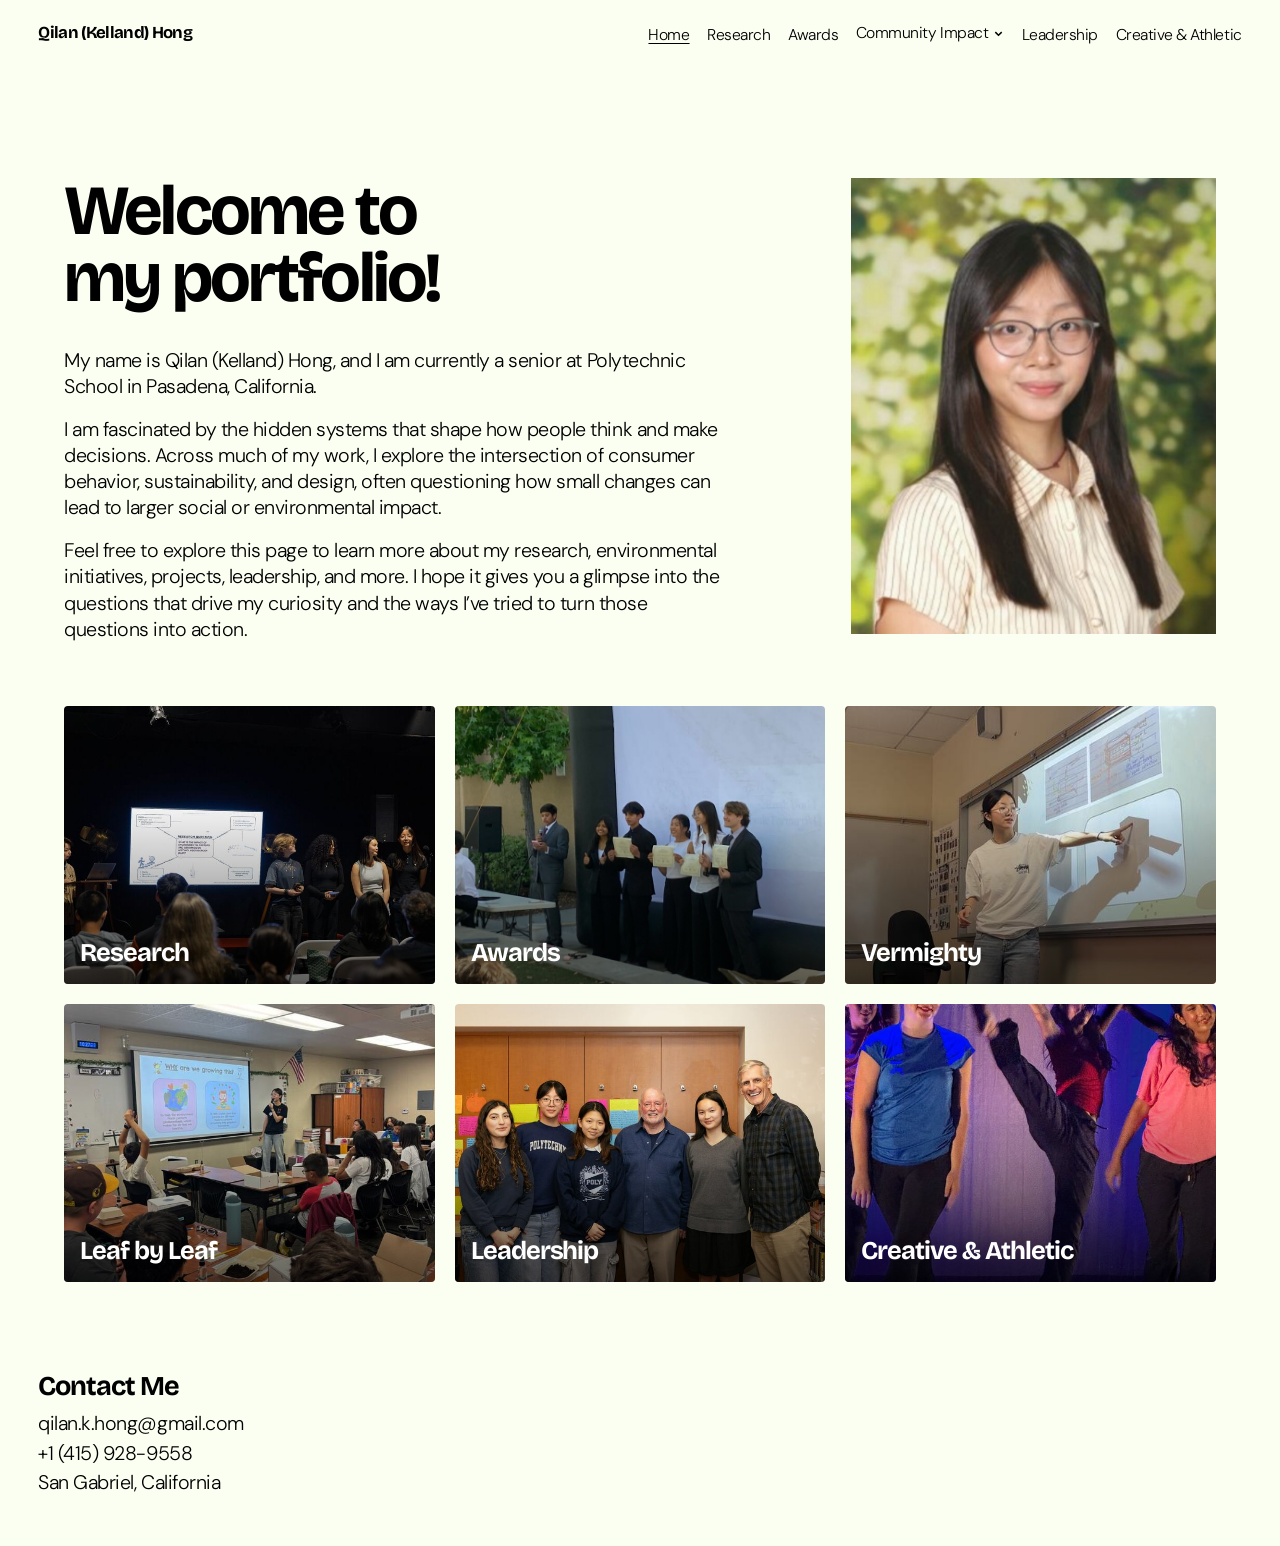
==== commit 8ff641fa: "Black buttons and Terrapalooza photo for the Vermighty banner Co-Authored-By: Claude Opus 5.5 <norep" ====
--- a/index.html
+++ b/index.html
@@ -32,7 +32,7 @@
 <main id="main">
 
 <div class="page">
-<div class="home-intro"><div class="grid"><div class="cell " style="--col:1 / 8;--row:1"><h2>Welcome to my portfolio!</h2><p>My name is Qilan (Kelland) Hong, and I am currently a senior at Polytechnic School in Pasadena, California.</p><p>I am fascinated by the hidden systems that shape how people think and make decisions. Across much of my work, I explore the intersection of consumer behavior, sustainability, and design, often questioning how small changes can lead to larger social or environmental impact.</p><p>Feel free to explore this page to learn more about my research, environmental initiatives, projects, leadership, and more. I hope it gives you a glimpse into the questions that drive my curiosity and the ways I’ve tried to turn those questions into action.</p></div><div class="cell " style="--col:9 / -1;--row:1"><div class="home-photo"><img src="assets/img/headshot.jpg" alt="Portrait of Qilan (Kelland) Hong" width="1200" height="1500"></div></div></div></div><section class="explore" aria-label="Explore my work"><div class="explore-grid"><a class="explore-card" href="research.html"><img src="assets/img/research-genomics-800.jpg" alt="" loading="lazy"><span>Research</span></a><a class="explore-card" href="awards.html"><img src="assets/img/award-mun-delegate-800.jpg" alt="" loading="lazy"><span>Awards</span></a><a class="explore-card" href="vermighty.html"><img src="assets/img/verm-upclose-800.jpg" alt="" loading="lazy"><span>Vermighty</span></a><a class="explore-card" href="leaf-by-leaf.html"><img src="assets/img/lbl-workshop-teaching-800.jpg" alt="" loading="lazy"><span>Leaf by Leaf</span></a><a class="explore-card" href="leadership.html"><img src="assets/img/lead-global-initiatives-800.jpg" alt="" loading="lazy"><span>Leadership</span></a><a class="explore-card" href="creative-athletic.html"><img src="assets/img/ca-dance-stage-800.jpg" alt="" loading="lazy"><span>Creative &amp; Athletic</span></a></div></section>
+<div class="home-intro"><div class="grid"><div class="cell " style="--col:1 / 8;--row:1"><h2>Welcome to my portfolio!</h2><p>My name is Qilan (Kelland) Hong, and I am currently a senior at Polytechnic School in Pasadena, California.</p><p>I am fascinated by the hidden systems that shape how people think and make decisions. Across much of my work, I explore the intersection of consumer behavior, sustainability, and design, often questioning how small changes can lead to larger social or environmental impact.</p><p>Feel free to explore this page to learn more about my research, environmental initiatives, projects, leadership, and more. I hope it gives you a glimpse into the questions that drive my curiosity and the ways I’ve tried to turn those questions into action.</p></div><div class="cell " style="--col:9 / -1;--row:1"><div class="home-photo"><img src="assets/img/headshot.jpg" alt="Portrait of Qilan (Kelland) Hong" width="1200" height="1500"></div></div></div></div><section class="explore" aria-label="Explore my work"><div class="explore-grid"><a class="explore-card" href="research.html"><img src="assets/img/research-genomics-800.jpg" alt="" loading="lazy"><span>Research</span></a><a class="explore-card" href="awards.html"><img src="assets/img/award-mun-delegate-800.jpg" alt="" loading="lazy"><span>Awards</span></a><a class="explore-card" href="vermighty.html"><img src="assets/img/verm-terrapalooza-1-800.jpg" alt="" loading="lazy"><span>Vermighty</span></a><a class="explore-card" href="leaf-by-leaf.html"><img src="assets/img/lbl-workshop-teaching-800.jpg" alt="" loading="lazy"><span>Leaf by Leaf</span></a><a class="explore-card" href="leadership.html"><img src="assets/img/lead-global-initiatives-800.jpg" alt="" loading="lazy"><span>Leadership</span></a><a class="explore-card" href="creative-athletic.html"><img src="assets/img/ca-dance-stage-800.jpg" alt="" loading="lazy"><span>Creative &amp; Athletic</span></a></div></section>
 </div>
 </main>
 <footer class="site-footer" id="contact">
--- a/assets/css/site.css
+++ b/assets/css/site.css
@@ -9,7 +9,7 @@
   --bg: #fbfff2;
   --ink: #000000;
   --line: #d6dacb;
-  --accent: #2e4bff;
+  --accent: #000000;
   --accent-ink: #ffffff;
   --soft: #eef2e2;
   --font-head: "Bricolage Grotesque", system-ui, sans-serif;
@@ -29,7 +29,7 @@
 img, video { max-width: 100%; height: auto; display: block; }
 strong, b { font-weight: 700; }
 a { color: inherit; text-underline-offset: 0.16em; text-decoration-thickness: 1px; }
-a:hover { color: var(--accent); }
+a:hover { text-decoration-thickness: 2px; }
 :focus-visible { outline: 3px solid var(--accent); outline-offset: 3px; border-radius: 2px; }
 p { margin: 0 0 0.85em; }
 p:last-child { margin-bottom: 0; }
@@ -138,7 +138,7 @@
   padding: 0.75rem 1.35rem; border-radius: 999px; background: var(--accent); color: var(--accent-ink);
   text-decoration: none; font-weight: 500; font-size: 0.98rem; letter-spacing: -0.02em; line-height: 1.2;
 }
-.btn:hover { background: #000; color: #fff; }
+.btn:hover { background: #3a3a3a; color: #fff; }
 
 /* Embeds & media */
 .embed { position: relative; width: 100%; aspect-ratio: 16 / 9.4; background: var(--soft); border-radius: 4px; overflow: hidden; }
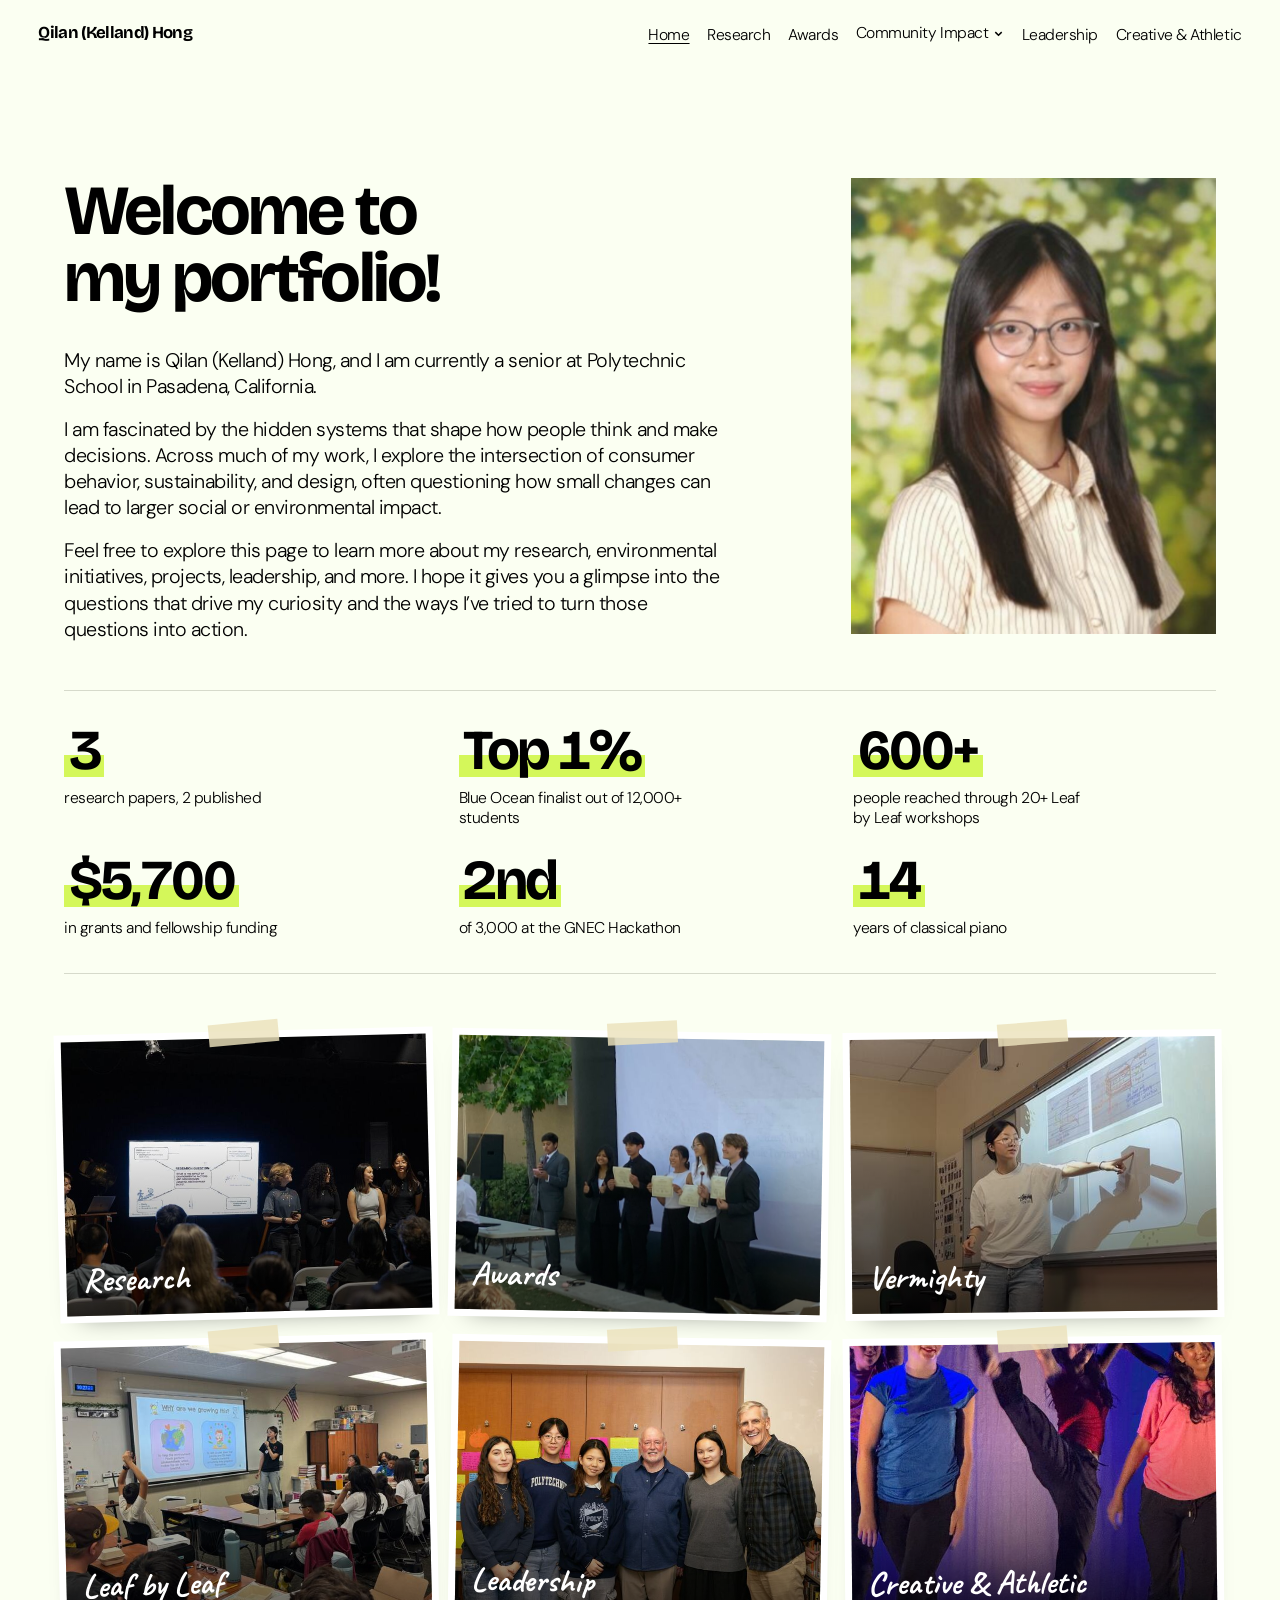
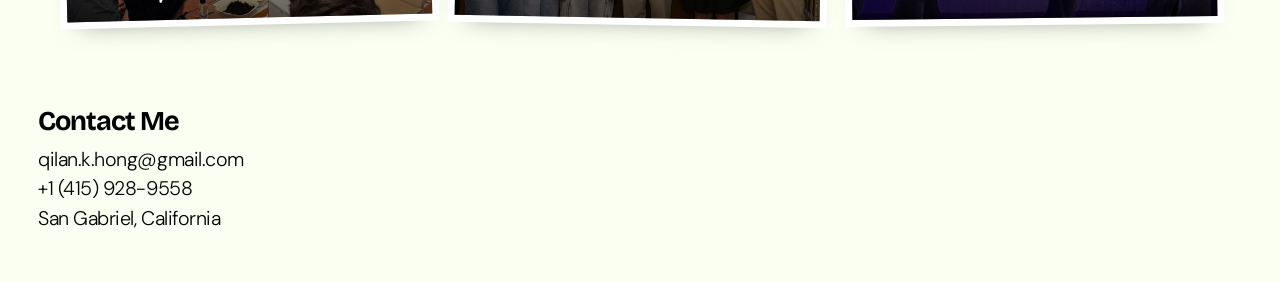
==== commit 3f507dc5: "Lively version: taped polaroid photos, hand-drawn arrows, quick-glance numbers Co-Authored-By: Claud" ====
--- a/index.html
+++ b/index.html
@@ -17,7 +17,7 @@
 <link rel="icon" href="assets/img/favicon.png">
 <link rel="preconnect" href="https://fonts.googleapis.com">
 <link rel="preconnect" href="https://fonts.gstatic.com" crossorigin>
-<link rel="stylesheet" href="https://fonts.googleapis.com/css2?family=Bricolage+Grotesque:opsz,wght@12..96,700&family=DM+Sans:ital,wght@0,300;0,500;0,700;1,300&display=swap">
+<link rel="stylesheet" href="https://fonts.googleapis.com/css2?family=Bricolage+Grotesque:opsz,wght@12..96,700&family=Caveat:wght@600;700&family=DM+Sans:ital,wght@0,300;0,500;0,700;1,300&display=swap">
 <link rel="stylesheet" href="assets/css/site.css">
 </head>
 <body>
@@ -32,7 +32,7 @@
 <main id="main">
 
 <div class="page">
-<div class="home-intro"><div class="grid"><div class="cell " style="--col:1 / 8;--row:1"><h2>Welcome to my portfolio!</h2><p>My name is Qilan (Kelland) Hong, and I am currently a senior at Polytechnic School in Pasadena, California.</p><p>I am fascinated by the hidden systems that shape how people think and make decisions. Across much of my work, I explore the intersection of consumer behavior, sustainability, and design, often questioning how small changes can lead to larger social or environmental impact.</p><p>Feel free to explore this page to learn more about my research, environmental initiatives, projects, leadership, and more. I hope it gives you a glimpse into the questions that drive my curiosity and the ways I’ve tried to turn those questions into action.</p></div><div class="cell " style="--col:9 / -1;--row:1"><div class="home-photo"><img src="assets/img/headshot.jpg" alt="Portrait of Qilan (Kelland) Hong" width="1200" height="1500"></div></div></div></div><section class="explore" aria-label="Explore my work"><div class="explore-grid"><a class="explore-card" href="research.html"><img src="assets/img/research-genomics-800.jpg" alt="" loading="lazy"><span>Research</span></a><a class="explore-card" href="awards.html"><img src="assets/img/award-mun-delegate-800.jpg" alt="" loading="lazy"><span>Awards</span></a><a class="explore-card" href="vermighty.html"><img src="assets/img/verm-terrapalooza-1-800.jpg" alt="" loading="lazy"><span>Vermighty</span></a><a class="explore-card" href="leaf-by-leaf.html"><img src="assets/img/lbl-workshop-teaching-800.jpg" alt="" loading="lazy"><span>Leaf by Leaf</span></a><a class="explore-card" href="leadership.html"><img src="assets/img/lead-global-initiatives-800.jpg" alt="" loading="lazy"><span>Leadership</span></a><a class="explore-card" href="creative-athletic.html"><img src="assets/img/ca-dance-stage-800.jpg" alt="" loading="lazy"><span>Creative &amp; Athletic</span></a></div></section>
+<div class="home-intro"><div class="grid"><div class="cell " style="--col:1 / 8;--row:1"><h2>Welcome to my portfolio!</h2><p>My name is Qilan (Kelland) Hong, and I am currently a senior at Polytechnic School in Pasadena, California.</p><p>I am fascinated by the hidden systems that shape how people think and make decisions. Across much of my work, I explore the intersection of consumer behavior, sustainability, and design, often questioning how small changes can lead to larger social or environmental impact.</p><p>Feel free to explore this page to learn more about my research, environmental initiatives, projects, leadership, and more. I hope it gives you a glimpse into the questions that drive my curiosity and the ways I’ve tried to turn those questions into action.</p></div><div class="cell " style="--col:9 / -1;--row:1"><div class="home-photo"><img src="assets/img/headshot.jpg" alt="Portrait of Qilan (Kelland) Hong" width="1200" height="1500"></div></div></div></div><section class="stats" aria-label="At a glance"><a class="stat" href="research.html"><span class="num" data-to="3" data-pre="" data-suf="" data-comma="0">3</span><span class="lbl">research papers, 2 published</span></a><a class="stat" href="awards.html"><span class="num" data-to="1" data-pre="Top " data-suf="%" data-comma="0">Top 1%</span><span class="lbl">Blue Ocean finalist out of 12,000+ students</span></a><a class="stat" href="leaf-by-leaf.html"><span class="num" data-to="600" data-pre="" data-suf="+" data-comma="0">600+</span><span class="lbl">people reached through 20+ Leaf by Leaf workshops</span></a><a class="stat" href="vermighty.html"><span class="num" data-to="5700" data-pre="$" data-suf="" data-comma="1">$5,700</span><span class="lbl">in grants and fellowship funding</span></a><a class="stat" href="awards.html"><span class="num" data-to="2" data-pre="" data-suf="nd" data-comma="0">2nd</span><span class="lbl">of 3,000 at the GNEC Hackathon</span></a><a class="stat" href="creative-athletic.html"><span class="num" data-to="14" data-pre="" data-suf="" data-comma="0">14</span><span class="lbl">years of classical piano</span></a></section><section class="explore" aria-label="Explore my work"><div class="explore-grid"><a class="explore-card" href="research.html"><img src="assets/img/research-genomics-800.jpg" alt="" loading="lazy"><span>Research</span></a><a class="explore-card" href="awards.html"><img src="assets/img/award-mun-delegate-800.jpg" alt="" loading="lazy"><span>Awards</span></a><a class="explore-card" href="vermighty.html"><img src="assets/img/verm-terrapalooza-1-800.jpg" alt="" loading="lazy"><span>Vermighty</span></a><a class="explore-card" href="leaf-by-leaf.html"><img src="assets/img/lbl-workshop-teaching-800.jpg" alt="" loading="lazy"><span>Leaf by Leaf</span></a><a class="explore-card" href="leadership.html"><img src="assets/img/lead-global-initiatives-800.jpg" alt="" loading="lazy"><span>Leadership</span></a><a class="explore-card" href="creative-athletic.html"><img src="assets/img/ca-dance-stage-800.jpg" alt="" loading="lazy"><span>Creative &amp; Athletic</span></a></div></section>
 </div>
 </main>
 <footer class="site-footer" id="contact">
--- a/assets/css/site.css
+++ b/assets/css/site.css
@@ -201,3 +201,80 @@
   .push-right { max-width: 100%; }
   .rule.short { max-width: 100%; }
 }
+
+/* ==========================================================
+   Lively version: scrapbook photos + quick-glance numbers
+   ========================================================== */
+:root { --hi: #d4f75a; --tape: rgba(236, 226, 188, 0.82); --hand: "Caveat", "Bradley Hand", cursive; }
+
+/* Taped polaroids */
+.snap {
+  position: relative; background: #fff; padding: 7px 7px 9px;
+  box-shadow: 0 1px 2px rgba(0,0,0,0.10), 0 12px 24px -14px rgba(0,0,0,0.45);
+  transform: rotate(var(--tilt, 0deg)); transition: transform 0.25s ease, box-shadow 0.25s ease;
+}
+.snap .shot { border-radius: 0; }
+.snap .shot:hover img { transform: none; }
+.snap::before {
+  content: ""; position: absolute; z-index: 2; width: 64px; height: 20px;
+  top: -9px; left: 50%; transform: translateX(-50%) rotate(var(--tape-rot, -4deg));
+  background: var(--tape); box-shadow: 0 1px 1px rgba(0,0,0,0.06);
+}
+.snap.t0 { --tilt: -1.8deg; --tape-rot: -5deg; }
+.snap.t1 { --tilt: 1.4deg;  --tape-rot: 4deg; }
+.snap.t2 { --tilt: -0.8deg; --tape-rot: -2deg; }
+.snap.t3 { --tilt: 2deg;    --tape-rot: 6deg; }
+.snap:hover { transform: rotate(0deg) scale(1.02); z-index: 3; box-shadow: 0 2px 4px rgba(0,0,0,0.10), 0 20px 34px -16px rgba(0,0,0,0.5); }
+.collage { gap: 1.3rem 1.1rem; margin: 1.3rem 0; }
+
+/* Handwritten captions */
+.snap figcaption, .cap {
+  font-family: var(--hand); font-weight: 700; letter-spacing: 0; line-height: 1.05;
+  font-size: clamp(1.3rem, 0.6vw + 1.1rem, 1.6rem);
+}
+.snap figcaption { margin: 0.4rem 0.15rem 0; color: #1b1b1b; }
+.cap { margin: 0.7rem 0 0.2rem; }
+
+/* Hand-drawn arrows */
+.doodle { display: inline-block; width: 0.75em; height: 1.25em; vertical-align: -0.3em; margin: 0 0.05em; fill: none; stroke: currentColor; stroke-width: 2.6; stroke-linecap: round; stroke-linejoin: round; }
+.doodle.up { transform: rotate(180deg); }
+
+/* Quick-glance numbers */
+.stats {
+  display: grid; grid-template-columns: repeat(auto-fit, minmax(170px, 1fr));
+  gap: 1.6rem 2rem; padding: 0.4rem 0 2.2rem; margin-bottom: 1.6rem; border-bottom: 1px solid var(--line);
+}
+.stat { display: block; text-decoration: none; color: inherit; }
+.stat .num {
+  font-family: var(--font-head); font-weight: 700; letter-spacing: -0.045em; line-height: 1;
+  font-size: clamp(2.5rem, 4.4vw, 3.9rem); font-variant-numeric: tabular-nums;
+  background: linear-gradient(transparent 56%, var(--hi) 56%, var(--hi) 90%, transparent 90%);
+  padding: 0 0.08em; box-decoration-break: clone; -webkit-box-decoration-break: clone;
+}
+.stat .lbl { display: block; margin-top: 0.55rem; font-size: 0.98rem; line-height: 1.25; max-width: 22ch; }
+a.stat:hover .lbl { text-decoration: underline; }
+a.stat:hover { color: inherit; }
+.explore + .stats, .home-intro + .stats { margin-top: clamp(2rem, 4vw, 3rem); border-top: 1px solid var(--line); padding-top: 2rem; }
+
+/* Home: section cards become taped photos too */
+.explore-card { border-radius: 0; box-shadow: 0 0 0 7px #fff, 0 14px 26px -14px rgba(0,0,0,0.5); transition: transform 0.25s ease; }
+.explore-card::before { content: ""; position: absolute; z-index: 2; top: -16px; left: 50%; width: 70px; height: 22px; background: var(--tape); transform: translateX(-50%) rotate(-4deg); }
+.explore-card { overflow: visible; }
+.explore-card img, .explore-card::after { border-radius: 0; }
+.explore-card:nth-child(3n+1) { transform: rotate(-1.4deg); }
+.explore-card:nth-child(3n+2) { transform: rotate(1deg); }
+.explore-card:nth-child(3n) { transform: rotate(-0.6deg); }
+.explore-card:hover { transform: rotate(0) scale(1.02); }
+.explore-card:hover img { transform: none; }
+.explore-card span { font-family: var(--hand); font-weight: 700; letter-spacing: 0; font-size: clamp(1.8rem, 2.6vw, 2.4rem); }
+.explore-grid { gap: 2rem 1.75rem; }
+.explore-card > img { overflow: hidden; }
+
+@media (max-width: 560px) {
+  .snap.t0 { --tilt: -1.2deg; } .snap.t1 { --tilt: 1deg; } .snap.t3 { --tilt: 1.3deg; }
+  .stats { grid-template-columns: 1fr 1fr; gap: 1.3rem 1rem; }
+  .stat .num { font-size: 2.3rem; }
+}
+@media (prefers-reduced-motion: reduce) { .snap, .snap:hover, .explore-card, .explore-card:hover { transform: none; } }
+.stat .num { white-space: nowrap; }
+@media (min-width: 900px) { .home-intro + .stats { grid-template-columns: repeat(3, minmax(0, 1fr)); } }
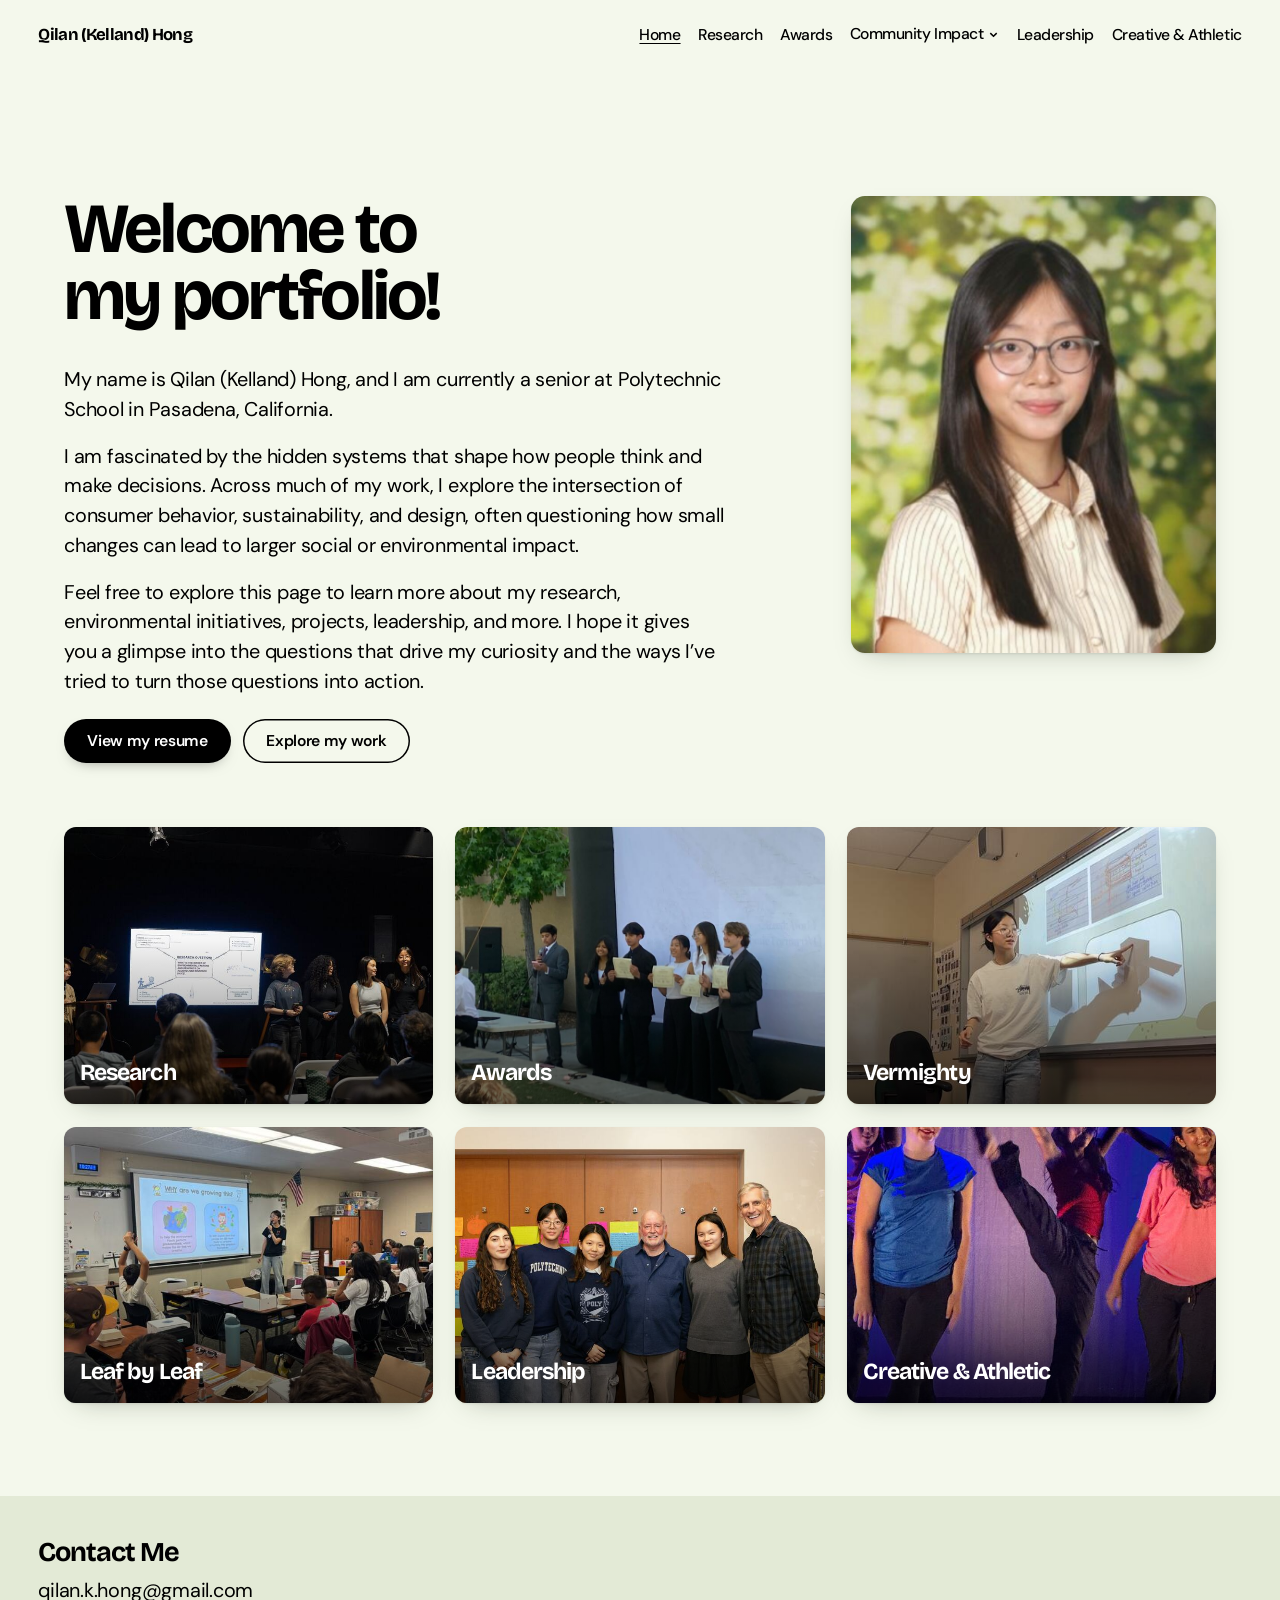
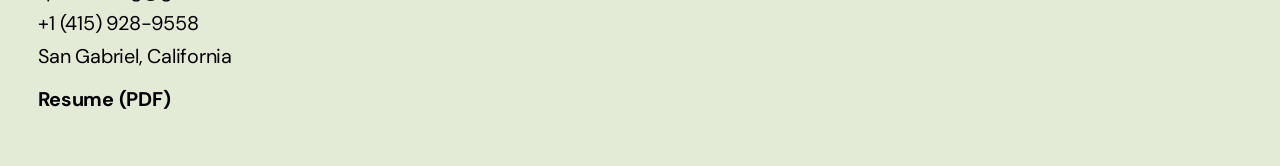
==== commit 054cae5e: "Refine lively version: clean photos, pencil arrows, bolder text, resume button Removes the stat stri" ====
--- a/index.html
+++ b/index.html
@@ -17,7 +17,7 @@
 <link rel="icon" href="assets/img/favicon.png">
 <link rel="preconnect" href="https://fonts.googleapis.com">
 <link rel="preconnect" href="https://fonts.gstatic.com" crossorigin>
-<link rel="stylesheet" href="https://fonts.googleapis.com/css2?family=Bricolage+Grotesque:opsz,wght@12..96,700&family=Caveat:wght@600;700&family=DM+Sans:ital,wght@0,300;0,500;0,700;1,300&display=swap">
+<link rel="stylesheet" href="https://fonts.googleapis.com/css2?family=Bricolage+Grotesque:opsz,wght@12..96,700&family=DM+Sans:ital,wght@0,300;0,500;0,700;1,300&display=swap">
 <link rel="stylesheet" href="assets/css/site.css">
 </head>
 <body>
@@ -32,7 +32,7 @@
 <main id="main">
 
 <div class="page">
-<div class="home-intro"><div class="grid"><div class="cell " style="--col:1 / 8;--row:1"><h2>Welcome to my portfolio!</h2><p>My name is Qilan (Kelland) Hong, and I am currently a senior at Polytechnic School in Pasadena, California.</p><p>I am fascinated by the hidden systems that shape how people think and make decisions. Across much of my work, I explore the intersection of consumer behavior, sustainability, and design, often questioning how small changes can lead to larger social or environmental impact.</p><p>Feel free to explore this page to learn more about my research, environmental initiatives, projects, leadership, and more. I hope it gives you a glimpse into the questions that drive my curiosity and the ways I’ve tried to turn those questions into action.</p></div><div class="cell " style="--col:9 / -1;--row:1"><div class="home-photo"><img src="assets/img/headshot.jpg" alt="Portrait of Qilan (Kelland) Hong" width="1200" height="1500"></div></div></div></div><section class="stats" aria-label="At a glance"><a class="stat" href="research.html"><span class="num" data-to="3" data-pre="" data-suf="" data-comma="0">3</span><span class="lbl">research papers, 2 published</span></a><a class="stat" href="awards.html"><span class="num" data-to="1" data-pre="Top " data-suf="%" data-comma="0">Top 1%</span><span class="lbl">Blue Ocean finalist out of 12,000+ students</span></a><a class="stat" href="leaf-by-leaf.html"><span class="num" data-to="600" data-pre="" data-suf="+" data-comma="0">600+</span><span class="lbl">people reached through 20+ Leaf by Leaf workshops</span></a><a class="stat" href="vermighty.html"><span class="num" data-to="5700" data-pre="$" data-suf="" data-comma="1">$5,700</span><span class="lbl">in grants and fellowship funding</span></a><a class="stat" href="awards.html"><span class="num" data-to="2" data-pre="" data-suf="nd" data-comma="0">2nd</span><span class="lbl">of 3,000 at the GNEC Hackathon</span></a><a class="stat" href="creative-athletic.html"><span class="num" data-to="14" data-pre="" data-suf="" data-comma="0">14</span><span class="lbl">years of classical piano</span></a></section><section class="explore" aria-label="Explore my work"><div class="explore-grid"><a class="explore-card" href="research.html"><img src="assets/img/research-genomics-800.jpg" alt="" loading="lazy"><span>Research</span></a><a class="explore-card" href="awards.html"><img src="assets/img/award-mun-delegate-800.jpg" alt="" loading="lazy"><span>Awards</span></a><a class="explore-card" href="vermighty.html"><img src="assets/img/verm-terrapalooza-1-800.jpg" alt="" loading="lazy"><span>Vermighty</span></a><a class="explore-card" href="leaf-by-leaf.html"><img src="assets/img/lbl-workshop-teaching-800.jpg" alt="" loading="lazy"><span>Leaf by Leaf</span></a><a class="explore-card" href="leadership.html"><img src="assets/img/lead-global-initiatives-800.jpg" alt="" loading="lazy"><span>Leadership</span></a><a class="explore-card" href="creative-athletic.html"><img src="assets/img/ca-dance-stage-800.jpg" alt="" loading="lazy"><span>Creative &amp; Athletic</span></a></div></section>
+<div class="home-intro"><div class="grid"><div class="cell " style="--col:1 / 8;--row:1"><h2>Welcome to my portfolio!</h2><p>My name is Qilan (Kelland) Hong, and I am currently a senior at Polytechnic School in Pasadena, California.</p><p>I am fascinated by the hidden systems that shape how people think and make decisions. Across much of my work, I explore the intersection of consumer behavior, sustainability, and design, often questioning how small changes can lead to larger social or environmental impact.</p><p>Feel free to explore this page to learn more about my research, environmental initiatives, projects, leadership, and more. I hope it gives you a glimpse into the questions that drive my curiosity and the ways I’ve tried to turn those questions into action.</p><div class="btn-row"><p><a class="btn" href="assets/media/qilan-hong-resume.pdf" target="_blank" rel="noopener">View my resume</a></p><p><a class="btn ghost" href="research.html">Explore my work</a></p></div></div><div class="cell " style="--col:9 / -1;--row:1"><div class="home-photo"><img src="assets/img/headshot.jpg" alt="Portrait of Qilan (Kelland) Hong" width="1200" height="1500"></div></div></div></div><section class="explore" aria-label="Explore my work"><div class="explore-grid"><a class="explore-card" href="research.html"><img src="assets/img/research-genomics-800.jpg" alt="" loading="lazy"><span>Research</span></a><a class="explore-card" href="awards.html"><img src="assets/img/award-mun-delegate-800.jpg" alt="" loading="lazy"><span>Awards</span></a><a class="explore-card" href="vermighty.html"><img src="assets/img/verm-terrapalooza-1-800.jpg" alt="" loading="lazy"><span>Vermighty</span></a><a class="explore-card" href="leaf-by-leaf.html"><img src="assets/img/lbl-workshop-teaching-800.jpg" alt="" loading="lazy"><span>Leaf by Leaf</span></a><a class="explore-card" href="leadership.html"><img src="assets/img/lead-global-initiatives-800.jpg" alt="" loading="lazy"><span>Leadership</span></a><a class="explore-card" href="creative-athletic.html"><img src="assets/img/ca-dance-stage-800.jpg" alt="" loading="lazy"><span>Creative &amp; Athletic</span></a></div></section>
 </div>
 </main>
 <footer class="site-footer" id="contact">
@@ -40,6 +40,7 @@
   <p><a href="mailto:qilan.k.hong@gmail.com">qilan.k.hong@gmail.com</a></p>
   <p><a href="tel:+14159289558">+1 (415) 928-9558</a></p>
   <p>San Gabriel, California</p>
+  <p style="margin-top:0.8rem"><a href="assets/media/qilan-hong-resume.pdf" target="_blank" rel="noopener"><strong>Resume (PDF)</strong></a></p>
 </footer>
 <script src="assets/js/site.js" defer></script>
 </body>
--- a/assets/css/site.css
+++ b/assets/css/site.css
@@ -6,7 +6,7 @@
    ========================================================== */
 
 :root {
-  --bg: #fbfff2;
+  --bg: #f4f8ec;
   --ink: #000000;
   --line: #d6dacb;
   --accent: #000000;
@@ -21,9 +21,9 @@
 html { -webkit-text-size-adjust: 100%; }
 body {
   margin: 0; background: var(--bg); color: var(--ink);
-  font-family: var(--font-body); font-weight: 300;
-  font-size: clamp(1.02rem, 0.35vw + 0.95rem, 1.27rem);
-  line-height: 1.33; letter-spacing: -0.025em;
+  font-family: var(--font-body); font-weight: 400;
+  font-size: clamp(1.06rem, 0.35vw + 0.98rem, 1.24rem);
+  line-height: 1.5; letter-spacing: -0.012em;
   -webkit-font-smoothing: antialiased;
 }
 img, video { max-width: 100%; height: auto; display: block; }
@@ -59,7 +59,7 @@
 .brand:hover { color: inherit; }
 .nav-list { list-style: none; margin: 0; padding: 0; display: flex; align-items: center; gap: 0.15rem 1.1rem; flex-wrap: wrap; justify-content: flex-end; }
 .nav-list a, .nav-sub-toggle {
-  color: inherit; text-decoration: none; font: inherit; font-size: 0.98rem; font-weight: 300;
+  color: inherit; text-decoration: none; font: inherit; font-size: 0.98rem; font-weight: 500;
   background: none; border: 0; padding: 0.3rem 0; cursor: pointer; letter-spacing: -0.03em;
 }
 .nav-list a:hover, .nav-sub-toggle:hover { color: inherit; text-decoration: underline; }
@@ -203,78 +203,56 @@
 }
 
 /* ==========================================================
-   Lively version: scrapbook photos + quick-glance numbers
+   Refined version: clean photos, pencil arrows, calmer rhythm
    ========================================================== */
-:root { --hi: #d4f75a; --tape: rgba(236, 226, 188, 0.82); --hand: "Caveat", "Bradley Hand", cursive; }
-
-/* Taped polaroids */
-.snap {
-  position: relative; background: #fff; padding: 7px 7px 9px;
-  box-shadow: 0 1px 2px rgba(0,0,0,0.10), 0 12px 24px -14px rgba(0,0,0,0.45);
-  transform: rotate(var(--tilt, 0deg)); transition: transform 0.25s ease, box-shadow 0.25s ease;
-}
-.snap .shot { border-radius: 0; }
-.snap .shot:hover img { transform: none; }
-.snap::before {
-  content: ""; position: absolute; z-index: 2; width: 64px; height: 20px;
-  top: -9px; left: 50%; transform: translateX(-50%) rotate(var(--tape-rot, -4deg));
-  background: var(--tape); box-shadow: 0 1px 1px rgba(0,0,0,0.06);
-}
-.snap.t0 { --tilt: -1.8deg; --tape-rot: -5deg; }
-.snap.t1 { --tilt: 1.4deg;  --tape-rot: 4deg; }
-.snap.t2 { --tilt: -0.8deg; --tape-rot: -2deg; }
-.snap.t3 { --tilt: 2deg;    --tape-rot: 6deg; }
-.snap:hover { transform: rotate(0deg) scale(1.02); z-index: 3; box-shadow: 0 2px 4px rgba(0,0,0,0.10), 0 20px 34px -16px rgba(0,0,0,0.5); }
-.collage { gap: 1.3rem 1.1rem; margin: 1.3rem 0; }
-
-/* Handwritten captions */
-.snap figcaption, .cap {
-  font-family: var(--hand); font-weight: 700; letter-spacing: 0; line-height: 1.05;
-  font-size: clamp(1.3rem, 0.6vw + 1.1rem, 1.6rem);
-}
-.snap figcaption { margin: 0.4rem 0.15rem 0; color: #1b1b1b; }
-.cap { margin: 0.7rem 0 0.2rem; }
-
-/* Hand-drawn arrows */
-.doodle { display: inline-block; width: 0.75em; height: 1.25em; vertical-align: -0.3em; margin: 0 0.05em; fill: none; stroke: currentColor; stroke-width: 2.6; stroke-linecap: round; stroke-linejoin: round; }
+:root { --ink-2: #3c4237; --sage: #e3ead6; --shadow: 0 1px 2px rgba(30,40,20,0.08), 0 10px 26px -14px rgba(30,40,20,0.35); }
+.meta { color: var(--ink-2); font-size: 0.95em; }
+h4 { margin-bottom: 0.3em; }
+.page { padding-top: clamp(2.5rem, 5vw, 4rem); }
+.rule { margin: clamp(2rem, 4vw, 3rem) 0; border-top-color: #d3dbc4; }
+.grid { row-gap: 1.4rem; }
+
+/* Banner: softer, deeper overlay toward the bottom */
+.hero::after { background: linear-gradient(180deg, rgba(0,0,0,0.42) 0%, rgba(0,0,0,0.28) 45%, rgba(0,0,0,0.55) 100%); }
+.hero h1 { text-shadow: 0 2px 24px rgba(0,0,0,0.25); }
+
+/* Clean photos with a soft shadow */
+.snap .shot { border-radius: 10px; box-shadow: var(--shadow); }
+.shot img { border-radius: 10px; }
+.shot:hover img { transform: scale(1.03); }
+.collage { gap: 1rem; margin: 1.1rem 0; }
+figcaption, .cap { font-weight: 700; font-size: 0.98rem; line-height: 1.3; margin-top: 0.6rem; }
+.cap { margin: 0.7rem 0 0.3rem; }
+.embed, video.player { border-radius: 10px; box-shadow: var(--shadow); }
+
+/* Intro statements read like an editorial pull quote */
+.statement { padding: 0.2rem 0 0.2rem 1.4rem; border-left: 4px solid #9fb87a; }
+
+/* Pencil-drawn dotted arrows */
+.doodle { display: inline-block; width: 0.8em; height: 1.3em; vertical-align: -0.32em; margin: 0 0.06em; fill: none;
+  stroke: #56604c; stroke-width: 2.3; stroke-linecap: round; stroke-linejoin: round; stroke-dasharray: 0.1 4.2; }
 .doodle.up { transform: rotate(180deg); }
 
-/* Quick-glance numbers */
-.stats {
-  display: grid; grid-template-columns: repeat(auto-fit, minmax(170px, 1fr));
-  gap: 1.6rem 2rem; padding: 0.4rem 0 2.2rem; margin-bottom: 1.6rem; border-bottom: 1px solid var(--line);
-}
-.stat { display: block; text-decoration: none; color: inherit; }
-.stat .num {
-  font-family: var(--font-head); font-weight: 700; letter-spacing: -0.045em; line-height: 1;
-  font-size: clamp(2.5rem, 4.4vw, 3.9rem); font-variant-numeric: tabular-nums;
-  background: linear-gradient(transparent 56%, var(--hi) 56%, var(--hi) 90%, transparent 90%);
-  padding: 0 0.08em; box-decoration-break: clone; -webkit-box-decoration-break: clone;
-}
-.stat .lbl { display: block; margin-top: 0.55rem; font-size: 0.98rem; line-height: 1.25; max-width: 22ch; }
-a.stat:hover .lbl { text-decoration: underline; }
-a.stat:hover { color: inherit; }
-.explore + .stats, .home-intro + .stats { margin-top: clamp(2rem, 4vw, 3rem); border-top: 1px solid var(--line); padding-top: 2rem; }
-
-/* Home: section cards become taped photos too */
-.explore-card { border-radius: 0; box-shadow: 0 0 0 7px #fff, 0 14px 26px -14px rgba(0,0,0,0.5); transition: transform 0.25s ease; }
-.explore-card::before { content: ""; position: absolute; z-index: 2; top: -16px; left: 50%; width: 70px; height: 22px; background: var(--tape); transform: translateX(-50%) rotate(-4deg); }
-.explore-card { overflow: visible; }
-.explore-card img, .explore-card::after { border-radius: 0; }
-.explore-card:nth-child(3n+1) { transform: rotate(-1.4deg); }
-.explore-card:nth-child(3n+2) { transform: rotate(1deg); }
-.explore-card:nth-child(3n) { transform: rotate(-0.6deg); }
-.explore-card:hover { transform: rotate(0) scale(1.02); }
-.explore-card:hover img { transform: none; }
-.explore-card span { font-family: var(--hand); font-weight: 700; letter-spacing: 0; font-size: clamp(1.8rem, 2.6vw, 2.4rem); }
-.explore-grid { gap: 2rem 1.75rem; }
-.explore-card > img { overflow: hidden; }
-
-@media (max-width: 560px) {
-  .snap.t0 { --tilt: -1.2deg; } .snap.t1 { --tilt: 1deg; } .snap.t3 { --tilt: 1.3deg; }
-  .stats { grid-template-columns: 1fr 1fr; gap: 1.3rem 1rem; }
-  .stat .num { font-size: 2.3rem; }
-}
-@media (prefers-reduced-motion: reduce) { .snap, .snap:hover, .explore-card, .explore-card:hover { transform: none; } }
-.stat .num { white-space: nowrap; }
-@media (min-width: 900px) { .home-intro + .stats { grid-template-columns: repeat(3, minmax(0, 1fr)); } }
+/* Buttons */
+.btn { font-weight: 600; padding: 0.8rem 1.45rem; box-shadow: 0 6px 16px -10px rgba(0,0,0,0.6); }
+.btn.ghost { background: transparent; color: #000; box-shadow: inset 0 0 0 1.5px #000; }
+.btn.ghost:hover { background: #000; color: #fff; }
+.btn-row { display: flex; flex-wrap: wrap; gap: 0.75rem; margin-top: 1.4rem; }
+.btn-row p { margin: 0; }
+
+/* Homepage */
+.home-photo img { border-radius: 14px; box-shadow: var(--shadow); }
+.explore-card { border-radius: 12px; box-shadow: var(--shadow); }
+.explore-card::after { background: linear-gradient(180deg, transparent 40%, rgba(0,0,0,0.62)); }
+.explore-card span { font-size: clamp(1.35rem, 1.8vw, 1.75rem); }
+.explore-grid { gap: 1.4rem; }
+
+/* Footer band */
+.site-footer { background: var(--sage); margin-top: clamp(3rem, 6vw, 5rem); }
+
+/* Gentle fade-in on scroll (only when JS runs and motion is allowed) */
+.js-reveal .reveal { opacity: 0; transform: translateY(14px); transition: opacity 0.7s ease, transform 0.7s ease; }
+.js-reveal .reveal.in { opacity: 1; transform: none; }
+@media (prefers-reduced-motion: reduce) { .js-reveal .reveal { opacity: 1; transform: none; } }
+.doodle { width: 0.95em; height: 1.5em; vertical-align: -0.42em; stroke: #3f4638; stroke-width: 2.9; stroke-dasharray: 0.1 3.6; }
+.collage .btn { font-size: 0.9rem; padding: 0.6rem 1rem; }
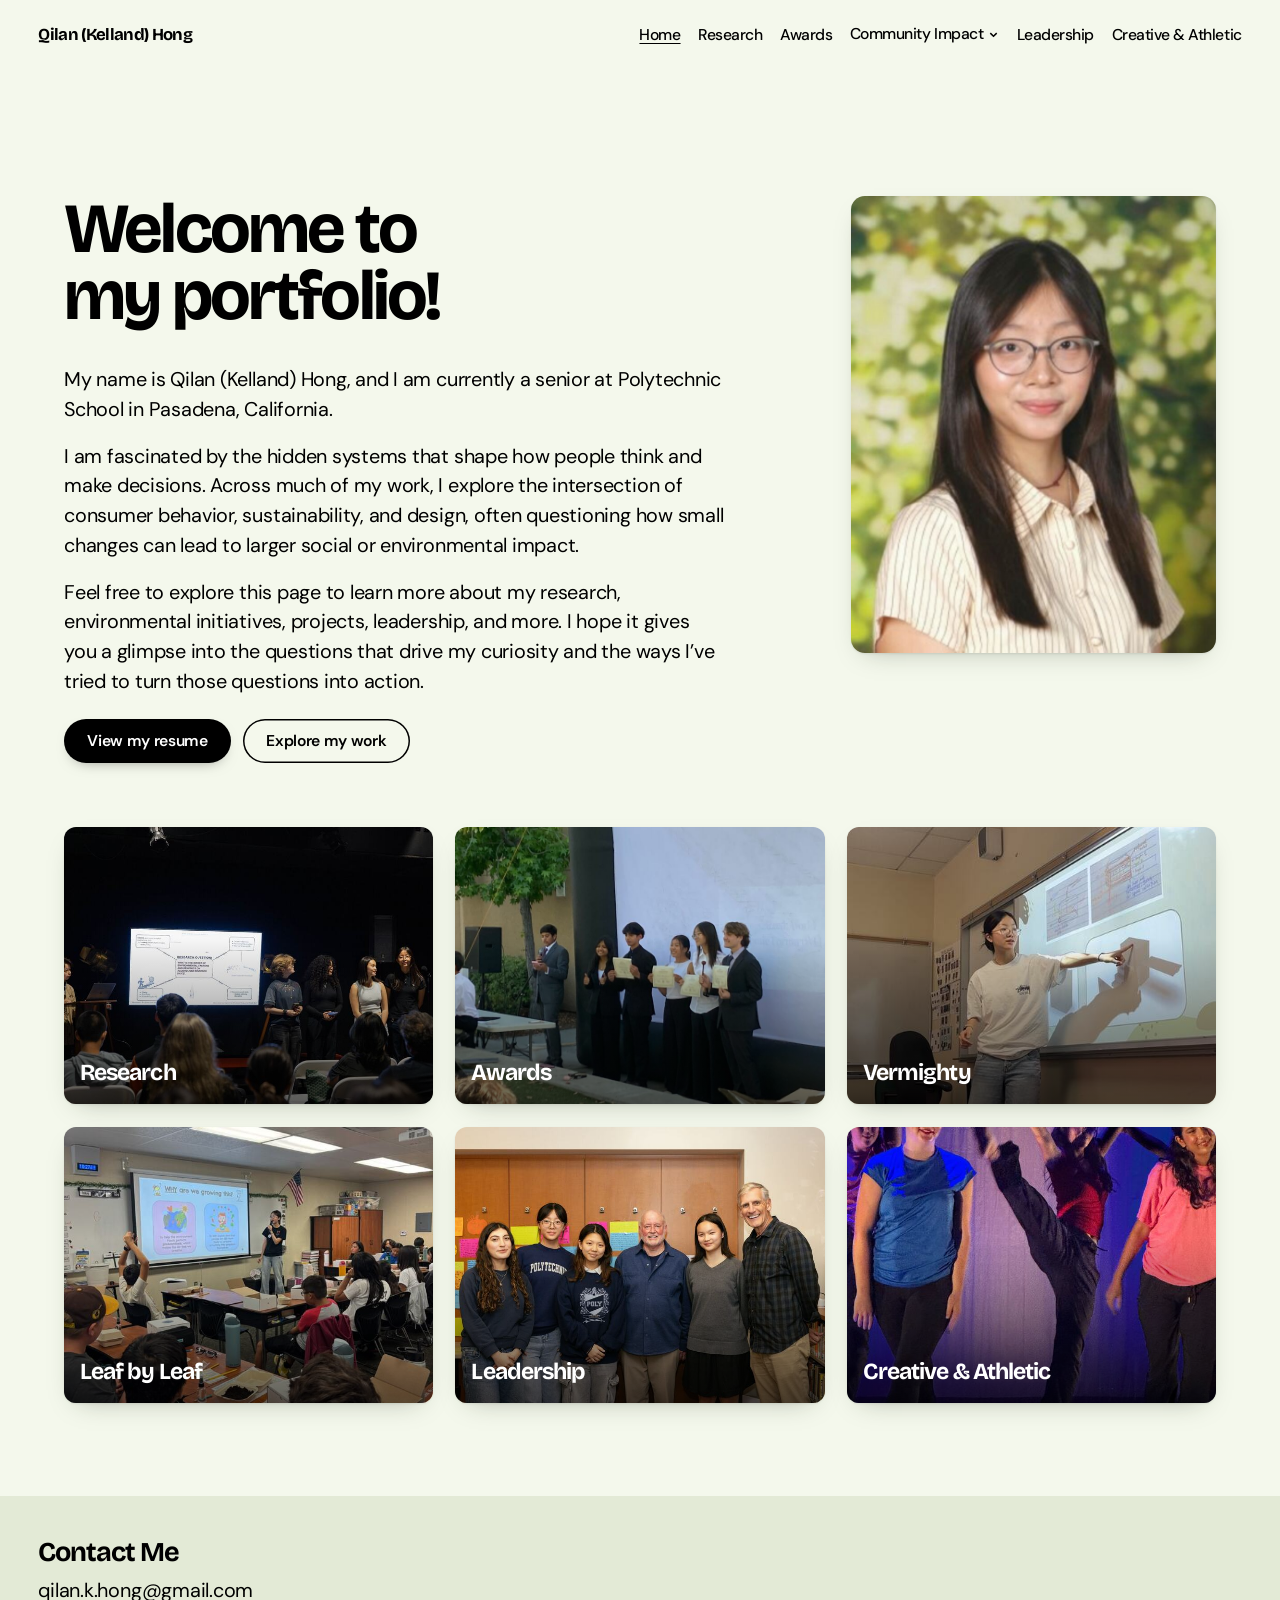
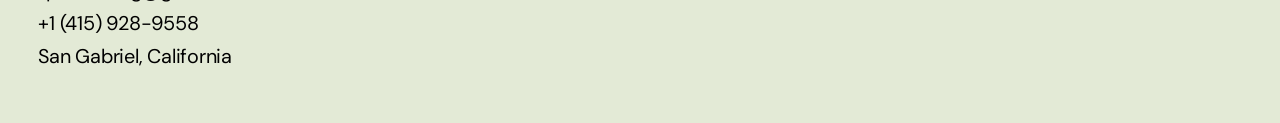
==== commit 62de9e72: "Remove resume link from the contact section Co-Authored-By: Claude Opus 5.5 <noreply@anthropic.com> " ====
--- a/index.html
+++ b/index.html
@@ -40,7 +40,6 @@
   <p><a href="mailto:qilan.k.hong@gmail.com">qilan.k.hong@gmail.com</a></p>
   <p><a href="tel:+14159289558">+1 (415) 928-9558</a></p>
   <p>San Gabriel, California</p>
-  <p style="margin-top:0.8rem"><a href="assets/media/qilan-hong-resume.pdf" target="_blank" rel="noopener"><strong>Resume (PDF)</strong></a></p>
 </footer>
 <script src="assets/js/site.js" defer></script>
 </body>
